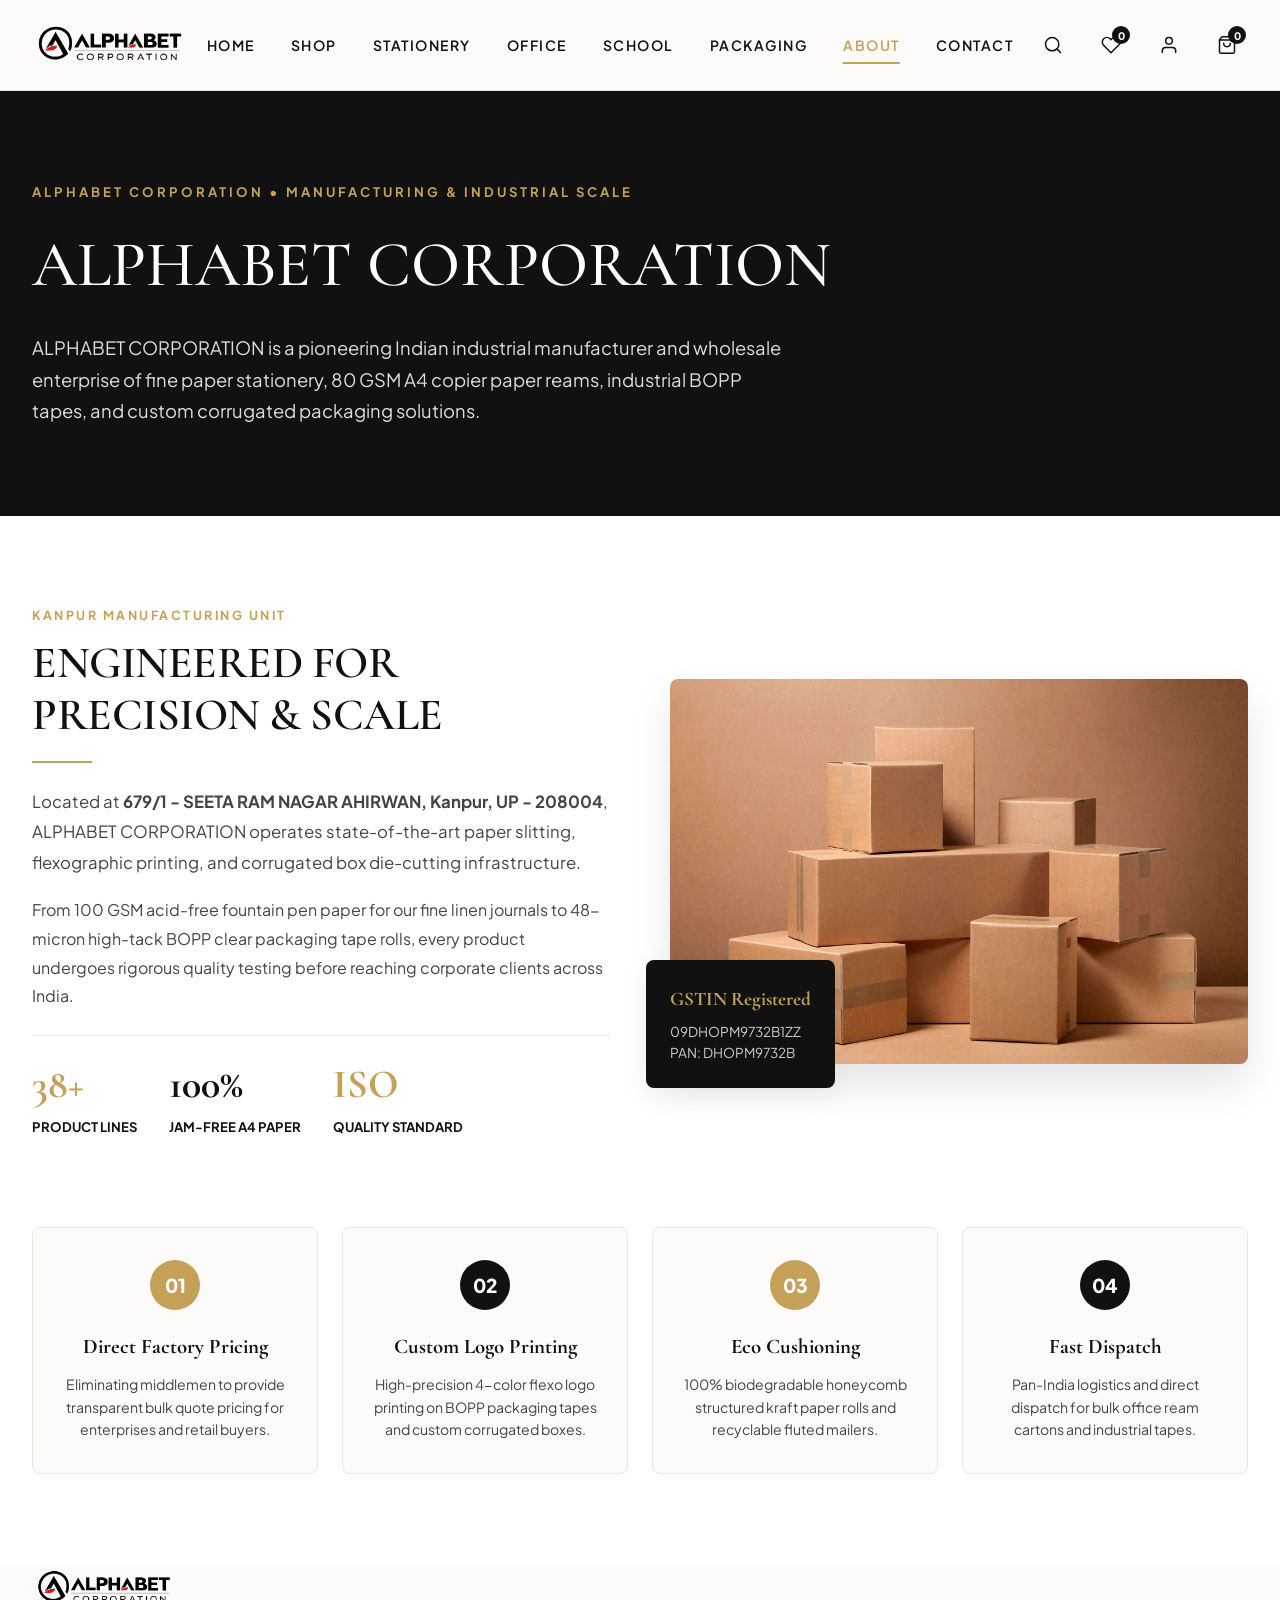
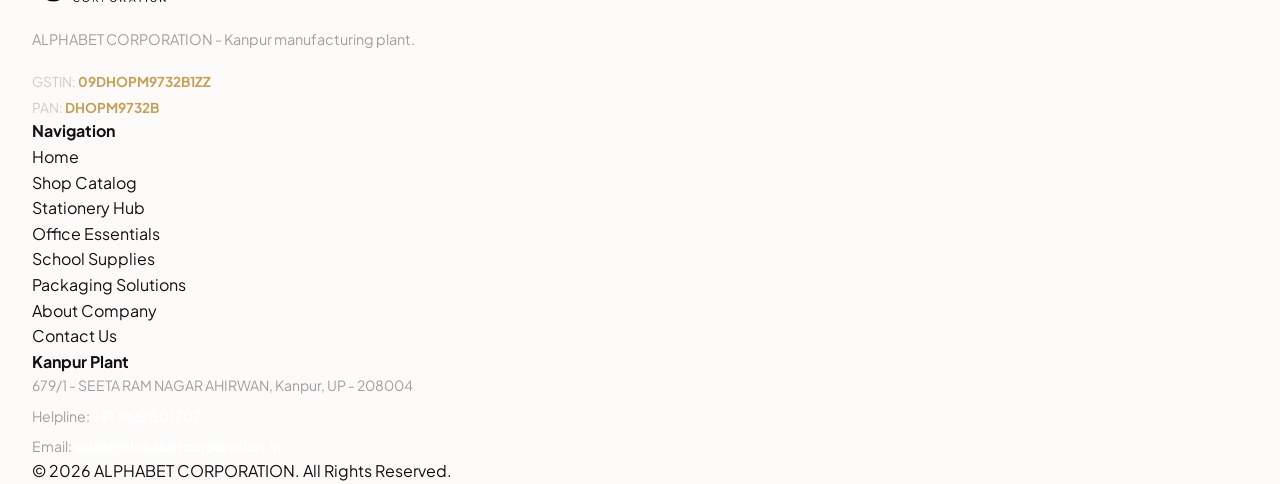
==== about.html @ 72b391fa "Fix shop page product catalogue rendering, set prices to 0 sample mode, and update transparent brand" ====
<!DOCTYPE html>
<html lang="en">
<head>
  <meta charset="UTF-8">
  <meta name="viewport" content="width=device-width, initial-scale=1.0">
  <title>About Us | ALPHABET CORPORATION Manufacturing</title>
  <meta name="description" content="Learn about ALPHABET CORPORATION - Kanpur based manufacturer of luxury stationery, A4 copier paper reams, BOPP packaging tapes, and custom printed shipping boxes.">
  <meta name="keywords" content="ALPHABET company, Kanpur paper plant, packaging tape manufacturer, stationery factory India, GSTIN 09DHOPM9732B1ZZ">
  
  <link rel="stylesheet" href="Asset/alpha.css">
  <script src="Asset/alpha.js" defer></script>
</head>
<body>

  <!-- Sticky Luxury Header -->
  <header class="site-header" id="header">
    <div class="container header-inner">
      <a href="index.html" class="brand-logo-wrapper" style="display:flex; align-items:center; text-decoration:none;">
        <img src="Asset/brand_header_logo.png" alt="ALPHABET CORPORATION" style="height:52px; width:auto; max-width:280px; object-fit:contain;">
      </a>

      <!-- Main Editorial Navigation -->
      <nav class="nav-links-wrapper" id="navLinksWrapper" aria-label="Main Navigation">
        <a href="index.html" class="nav-item-link">HOME</a>
        <a href="shop.html" class="nav-item-link">SHOP</a>
        <a href="stationery.html" class="nav-item-link">STATIONERY</a>
        <a href="office.html" class="nav-item-link">OFFICE</a>
        <a href="school.html" class="nav-item-link">SCHOOL</a>
        <a href="packaging.html" class="nav-item-link">PACKAGING</a>
        <a href="about.html" class="nav-item-link active">ABOUT</a>
        <a href="contact.html" class="nav-item-link">CONTACT</a>
      </nav>

      <!-- Right Header Action Icons -->
      <div class="header-right-icons">
        <button class="icon-btn-header" onclick="openSearchOverlay()" title="Search Products" aria-label="Search">
          <svg class="svg-icon" viewBox="0 0 24 24"><circle cx="11" cy="11" r="8"></circle><line x1="21" y1="21" x2="16.65" y2="16.65"></line></svg>
        </button>
        <button class="icon-btn-header" onclick="openCartDrawer()" title="Wishlist" aria-label="Wishlist">
          <svg class="svg-icon" viewBox="0 0 24 24"><path d="M20.84 4.61a5.5 5.5 0 0 0-7.78 0L12 5.67l-1.06-1.06a5.5 5.5 0 0 0-7.78 7.78l1.06 1.06L12 21.23l8.72-8.72 1.06-1.06a5.5 5.5 0 0 0 0-7.78z"></path></svg>
          <span class="badge-count" id="wishlistBadgeCount">0</span>
        </button>
        <button class="icon-btn-header" onclick="openCheckoutModal()" title="User Account" aria-label="User Account">
          <svg class="svg-icon" viewBox="0 0 24 24"><path d="M20 21v-2a4 4 0 0 0-4-4H8a4 4 0 0 0-4 4v2"></path><circle cx="12" cy="7" r="4"></circle></svg>
        </button>
        <button class="icon-btn-header" id="cartBtnHeader" title="Shopping Bag" aria-label="Shopping Bag">
          <svg class="svg-icon" viewBox="0 0 24 24"><path d="M6 2L3 6v14a2 2 0 0 0 2 2h14a2 2 0 0 0 2-2V6l-3-4z"></path><line x1="3" y1="6" x2="21" y2="6"></line><path d="M16 10a4 4 0 0 1-8 0"></path></svg>
          <span class="badge-count" id="cartBadgeCount">0</span>
        </button>

        <button class="hamburger-btn" id="hamburgerBtn" aria-label="Toggle navigation menu">
          <svg class="svg-icon" viewBox="0 0 24 24"><line x1="3" y1="12" x2="21" y2="12"></line><line x1="3" y1="6" x2="21" y2="6"></line><line x1="3" y1="18" x2="21" y2="18"></line></svg>
        </button>
      </div>
    </div>
  </header>

  <!-- Cart Drawer -->
  <div class="drawer-backdrop" id="cartDrawerOverlay">
    <div class="slide-drawer">
      <div class="drawer-header">
        <h3>Shopping Bag</h3>
        <button class="drawer-close-btn" id="closeCartDrawer">✕</button>
      </div>
      <div class="drawer-body" id="cartDrawerBody"></div>
      <div class="drawer-footer">
        <div style="display:flex; justify-content:space-between; margin-bottom:8px; font-size:0.95rem;"><span>Subtotal:</span><strong id="cartSubtotalText">₹0</strong></div>
        <div style="display:flex; justify-content:space-between; font-size:1.15rem; font-weight:800; border-top:1px dashed var(--border-light); padding-top:10px; margin-bottom:20px;"><span>Total:</span><strong id="cartTotalText">₹0</strong></div>
        <button class="btn-editorial btn-gold" style="width: 100%;" onclick="openCheckoutModal()">PROCEED TO CHECKOUT &rarr;</button>
      </div>
    </div>
  </div>

  <main>
    <!-- Editorial Banner -->
    <section style="background: var(--bg-dark); color: #ffffff; padding: 90px 0; position: relative; overflow: hidden;">
      <div style="position: absolute; inset:0; background: url('https://images.unsplash.com/photo-1586528116311-ad8dd3c8310d?auto=format&fit=crop&w=1920&q=80') center/cover; opacity: 0.22;"></div>
      <div class="container" style="position: relative; z-index: 2;">
        <span style="font-size: 0.82rem; font-weight: 700; text-transform: uppercase; letter-spacing: 3px; color: var(--accent-gold); display: block; margin-bottom: 12px;">ALPHABET CORPORATION &bull; Manufacturing &amp; Industrial Scale</span>
        <h1 style="font-family: var(--font-serif); font-size: 4rem; font-weight: 500; margin-bottom: 16px;">ALPHABET CORPORATION</h1>
        <p style="font-size: 1.15rem; color: #dddddd; max-width: 760px; line-height: 1.7;">
          ALPHABET CORPORATION is a pioneering Indian industrial manufacturer and wholesale enterprise of fine paper stationery, 80 GSM A4 copier paper reams, industrial BOPP tapes, and custom corrugated packaging solutions.
        </p>
      </div>
    </section>

    <!-- Manufacturing Story & Facilities -->
    <section style="padding: 90px 0; background: var(--bg-white);">
      <div class="container">
        <div style="display: grid; grid-template-columns: 1fr 1fr; gap: 60px; align-items: center; margin-bottom: 90px;">
          <div>
            <span class="section-subtitle-tag">Kanpur Manufacturing Unit</span>
            <h2 class="section-title-editorial" style="margin-bottom: 20px;">ENGINEERED FOR PRECISION &amp; SCALE</h2>
            <div class="gold-divider" style="margin-left:0; margin-bottom: 24px;"></div>
            <p style="font-size: 1.05rem; color: var(--text-sub); line-height: 1.8; margin-bottom: 18px;">
              Located at <strong>679/1 - SEETA RAM NAGAR AHIRWAN, Kanpur, UP - 208004</strong>, ALPHABET CORPORATION operates state-of-the-art paper slitting, flexographic printing, and corrugated box die-cutting infrastructure.
            </p>
            <p style="font-size: 1rem; color: var(--text-sub); line-height: 1.8; margin-bottom: 24px;">
              From 100 GSM acid-free fountain pen paper for our fine linen journals to 48-micron high-tack BOPP clear packaging tape rolls, every product undergoes rigorous quality testing before reaching corporate clients across India.
            </p>

            <div style="display: flex; gap: 32px; padding-top: 16px; border-top: 1px solid var(--border-light);">
              <div>
                <div style="font-family: var(--font-serif); font-size: 2.5rem; font-weight: 700; color: var(--accent-gold);">38+</div>
                <div style="font-size: 0.82rem; font-weight: 700; text-transform: uppercase;">Product Lines</div>
              </div>
              <div>
                <div style="font-family: var(--font-serif); font-size: 2.5rem; font-weight: 700; color: var(--text-dark);">100%</div>
                <div style="font-size: 0.82rem; font-weight: 700; text-transform: uppercase;">Jam-Free A4 Paper</div>
              </div>
              <div>
                <div style="font-family: var(--font-serif); font-size: 2.5rem; font-weight: 700; color: var(--accent-gold);">ISO</div>
                <div style="font-size: 0.82rem; font-weight: 700; text-transform: uppercase;">Quality Standard</div>
              </div>
            </div>
          </div>

          <div style="position: relative;">
            <img src="Asset/boxes_stack.jpg" alt="Kanpur Plant Facility" style="width: 100%; border-radius: 8px; box-shadow: var(--shadow-lg);">
            <div style="position: absolute; bottom: -24px; left: -24px; background: var(--text-dark); color: #fff; padding: 24px; border-radius: 8px; max-width: 280px; box-shadow: var(--shadow-md);">
              <h4 style="font-family: var(--font-serif); font-size: 1.2rem; color: var(--accent-gold); margin-bottom: 6px;">GSTIN Registered</h4>
              <p style="font-size: 0.85rem; color: #ccc;">09DHOPM9732B1ZZ<br>PAN: DHOPM9732B</p>
            </div>
          </div>
        </div>

        <!-- Corporate Pillars Grid -->
        <div style="display: grid; grid-template-columns: repeat(4, 1fr); gap: 24px;">
          <div style="background: var(--bg-body); padding: 32px 24px; border-radius: 8px; border: 1px solid var(--border-light); text-align: center;">
            <div style="width: 50px; height: 50px; background: var(--accent-gold); color: #fff; border-radius: 50%; display: flex; align-items: center; justify-content: center; margin: 0 auto 20px; font-weight: 800; font-size: 1.2rem;">01</div>
            <h4 style="font-family: var(--font-serif); font-size: 1.3rem; margin-bottom: 10px;">Direct Factory Pricing</h4>
            <p style="font-size: 0.88rem; color: var(--text-sub); line-height: 1.6;">Eliminating middlemen to provide transparent bulk quote pricing for enterprises and retail buyers.</p>
          </div>

          <div style="background: var(--bg-body); padding: 32px 24px; border-radius: 8px; border: 1px solid var(--border-light); text-align: center;">
            <div style="width: 50px; height: 50px; background: var(--text-dark); color: #fff; border-radius: 50%; display: flex; align-items: center; justify-content: center; margin: 0 auto 20px; font-weight: 800; font-size: 1.2rem;">02</div>
            <h4 style="font-family: var(--font-serif); font-size: 1.3rem; margin-bottom: 10px;">Custom Logo Printing</h4>
            <p style="font-size: 0.88rem; color: var(--text-sub); line-height: 1.6;">High-precision 4-color flexo logo printing on BOPP packaging tapes and custom corrugated boxes.</p>
          </div>

          <div style="background: var(--bg-body); padding: 32px 24px; border-radius: 8px; border: 1px solid var(--border-light); text-align: center;">
            <div style="width: 50px; height: 50px; background: var(--accent-gold); color: #fff; border-radius: 50%; display: flex; align-items: center; justify-content: center; margin: 0 auto 20px; font-weight: 800; font-size: 1.2rem;">03</div>
            <h4 style="font-family: var(--font-serif); font-size: 1.3rem; margin-bottom: 10px;">Eco Cushioning</h4>
            <p style="font-size: 0.88rem; color: var(--text-sub); line-height: 1.6;">100% biodegradable honeycomb structured kraft paper rolls and recyclable fluted mailers.</p>
          </div>

          <div style="background: var(--bg-body); padding: 32px 24px; border-radius: 8px; border: 1px solid var(--border-light); text-align: center;">
            <div style="width: 50px; height: 50px; background: var(--text-dark); color: #fff; border-radius: 50%; display: flex; align-items: center; justify-content: center; margin: 0 auto 20px; font-weight: 800; font-size: 1.2rem;">04</div>
            <h4 style="font-family: var(--font-serif); font-size: 1.3rem; margin-bottom: 10px;">Fast Dispatch</h4>
            <p style="font-size: 0.88rem; color: var(--text-sub); line-height: 1.6;">Pan-India logistics and direct dispatch for bulk office ream cartons and industrial tapes.</p>
          </div>
        </div>
      </div>
    </section>
  </main>

  <!-- Modals -->
  <div class="modal-overlay" id="quickViewModal"><div class="modal-box modal-lg"><button class="modal-close-btn" onclick="closeQuickView()">✕</button><div id="quickViewContent"></div></div></div>
  <div class="modal-overlay" id="checkoutModal"><div class="modal-box"><button class="modal-close-btn" onclick="closeCheckoutModal()">✕</button><form id="checkoutForm"><div style="margin-bottom: 12px;"><label style="font-size: 0.8rem; font-weight: 700;">Full Name *</label><input type="text" id="chkName" required style="width: 100%; padding: 10px; border: 1px solid var(--border-light); margin-top: 4px;"></div><div style="margin-bottom: 12px;"><label style="font-size: 0.8rem; font-weight: 700;">Email *</label><input type="email" id="chkEmail" required style="width: 100%; padding: 10px; border: 1px solid var(--border-light); margin-top: 4px;"></div><div style="margin-bottom: 12px;"><label style="font-size: 0.8rem; font-weight: 700;">Phone *</label><input type="tel" id="chkPhone" required style="width: 100%; padding: 10px; border: 1px solid var(--border-light); margin-top: 4px;"></div><div style="margin-bottom: 16px;"><label style="font-size: 0.8rem; font-weight: 700;">Address *</label><textarea id="chkAddress" rows="3" required style="width: 100%; padding: 10px; border: 1px solid var(--border-light); margin-top: 4px;"></textarea></div><div style="margin-bottom: 20px;"><label style="font-size: 0.8rem; font-weight: 700; display: block; margin-bottom: 6px;">Payment Mode</label><label style="margin-right: 16px; font-size: 0.85rem;"><input type="radio" name="chkPayment" value="invoice" checked> Bank Transfer / Proforma</label><label style="font-size: 0.85rem;"><input type="radio" name="chkPayment" value="cod"> Sample COD</label></div><div id="checkoutSummaryBox" style="background: var(--bg-body); padding: 14px; margin-bottom: 20px;"></div><button type="submit" class="btn-editorial btn-gold" style="width: 100%;">CONFIRM INVOICE</button></form></div></div>
  <div class="modal-overlay" id="receiptModal"><div class="modal-box"><button class="modal-close-btn" onclick="closeReceipt()">✕</button><div id="receiptContent"></div><div style="margin-top: 20px; display: flex; gap: 12px;"><button class="btn-editorial btn-gold" style="flex:1;" id="receiptWhatsAppBtn">SEND TO WHATSAPP</button><button class="btn-editorial btn-outline-white" style="flex:1; background:var(--text-dark); color:#fff;" onclick="window.print()">PRINT INVOICE</button></div></div></div>

  <!-- Corporate Footer -->
  <footer class="site-footer">
    <div class="container footer-grid">
      <div class="footer-col brand-col"><img src="Asset/brand_header_logo.png" alt="ALPHABET CORPORATION" style="height:48px; width:auto; margin-bottom:16px;"><p style="font-size: 0.9rem; color: #a0a0a0; line-height: 1.6; margin-bottom: 20px;">ALPHABET CORPORATION - Kanpur manufacturing plant.</p><div style="font-size:0.85rem; color:#cccccc;"><p style="margin-bottom:4px;">GSTIN: <strong style="color:var(--accent-gold);">09DHOPM9732B1ZZ</strong></p><p>PAN: <strong style="color:var(--accent-gold);">DHOPM9732B</strong></p></div></div>
      <div class="footer-col"><h4>Navigation</h4><ul><li><a href="index.html">Home</a></li><li><a href="shop.html">Shop Catalog</a></li><li><a href="stationery.html">Stationery Hub</a></li><li><a href="office.html">Office Essentials</a></li><li><a href="school.html">School Supplies</a></li><li><a href="packaging.html">Packaging Solutions</a></li><li><a href="about.html">About Company</a></li><li><a href="contact.html">Contact Us</a></li></ul></div>
      <div class="footer-col"><h4>Kanpur Plant</h4><div style="font-size: 0.88rem; color: #a0a0a0; line-height: 1.6;"><p style="margin-bottom: 8px;">679/1 - SEETA RAM NAGAR AHIRWAN, Kanpur, UP - 208004</p><p style="margin-bottom: 8px;">Helpline: <strong style="color:#fff;">+91 9667501707</strong></p><p>Email: <strong style="color:#fff;">sales@alphabetcorporation.in</strong></p></div></div>
    </div>
    <div class="footer-bottom"><div class="container"><p>&copy; 2026 ALPHABET CORPORATION. All Rights Reserved.</p></div></div>
  </footer>

  <!-- Universal User-Friendly Live Search Overlay Modal -->
  <div class="search-overlay-backdrop" id="searchOverlayModal" onclick="closeSearchOverlay(event)">
    <div class="search-overlay-card" onclick="event.stopPropagation()">
      <div class="search-overlay-header">
        <div class="search-input-wrapper">
          <svg class="search-field-icon" viewBox="0 0 24 24" fill="none" stroke="currentColor" stroke-width="2">
            <circle cx="11" cy="11" r="8"></circle>
            <line x1="21" y1="21" x2="16.65" y2="16.65"></line>
          </svg>
          <input type="text" id="headerSearchInput" placeholder="Search stationery, A4 paper, packaging tapes, boxes..." autocomplete="off" oninput="handleHeaderSearchInput()">
          <button type="button" class="search-clear-btn" id="searchClearBtn" onclick="clearHeaderSearch()" style="display:none;" title="Clear Search">✕</button>
        </div>
        <button class="search-close-x" onclick="closeSearchOverlay()" title="Close Search (ESC)">✕</button>
      </div>

      <!-- Quick Trending Tags -->
      <div class="search-quick-tags-box" id="searchQuickTagsBox">
        <span class="quick-tag-label">POPULAR SEARCHES:</span>
        <div class="quick-tags-list">
          <button class="quick-tag-btn" onclick="setSearchQuery('A4 Copier Paper')">A4 Copier Paper</button>
          <button class="quick-tag-btn" onclick="setSearchQuery('BOPP Packaging Tape')">BOPP Clear Tape</button>
          <button class="quick-tag-btn" onclick="setSearchQuery('Corrugated Box')">Corrugated Box</button>
          <button class="quick-tag-btn" onclick="setSearchQuery('Stapler')">Stapler Set</button>
          <button class="quick-tag-btn" onclick="setSearchQuery('Marker')">Permanent Markers</button>
          <button class="quick-tag-btn" onclick="setSearchQuery('L-Folder')">L-Folder Sleeves</button>
          <button class="quick-tag-btn" onclick="setSearchQuery('Geometry Box')">Geometry Box</button>
          <button class="quick-tag-btn" onclick="setSearchQuery('Courier Bag')">Courier Bags</button>
        </div>
      </div>

      <!-- Live Search Results Grid / List -->
      <div class="search-results-container" id="searchResultsContainer">
        <!-- Rendered dynamically by alpha.js -->
      </div>
    </div>
  </div>

</body>
</html>
---- Asset/alpha.css ----
/* ALPHABET - High-End Luxury Editorial E-Commerce Design System (0% Emojis, 100% Vector SVG) */
@import url('https://fonts.googleapis.com/css2?family=Cormorant+Garamond:ital,wght@0,400;0,500;0,600;0,700;1,400;1,600&family=Plus+Jakarta+Sans:wght@300;400;500;600;700;800&display=swap');

:root {
  --bg-body: #fcfbf9;
  --bg-white: #ffffff;
  --bg-dark: #111111;
  --bg-footer: #0a0a0a;

  --text-dark: #111111;
  --text-sub: #444444;
  --text-muted: #777777;
  --text-light: #aaaaaa;

  --accent-gold: #c5a059;
  --accent-gold-dark: #a37f3a;
  --accent-gold-light: #f7f3eb;

  --border-light: #eae7e1;
  --border-dark: #222222;

  --font-serif: 'Cormorant Garamond', Georgia, serif;
  --font-sans: 'Plus Jakarta Sans', -apple-system, sans-serif;

  --radius-sm: 4px;
  --radius-md: 8px;
  --radius-lg: 14px;
  --radius-xl: 20px;

  --shadow-sm: 0 4px 15px rgba(0, 0, 0, 0.03);
  --shadow-md: 0 10px 30px rgba(0, 0, 0, 0.06);
  --shadow-lg: 0 20px 40px rgba(0, 0, 0, 0.1);

  --transition: all 0.4s cubic-bezier(0.16, 1, 0.3, 1);
}

/* Base Reset & Globals */
* {
  margin: 0;
  padding: 0;
  box-sizing: border-box;
}

html {
  scroll-behavior: smooth;
}

body {
  font-family: var(--font-sans);
  background-color: var(--bg-body);
  color: var(--text-dark);
  line-height: 1.6;
  overflow-x: hidden;
  -webkit-font-smoothing: antialiased;
}

a { text-decoration: none; color: inherit; }
ul { list-style: none; }
img { max-width: 100%; height: auto; display: block; }

.container {
  max-width: 1360px;
  margin: 0 auto;
  padding: 0 32px;
}

/* Inline Vector SVG Styling */
.svg-icon {
  width: 20px;
  height: 20px;
  fill: none;
  stroke: currentColor;
  stroke-width: 1.8;
  stroke-linecap: round;
  stroke-linejoin: round;
  display: inline-block;
  vertical-align: middle;
}

.svg-icon-sm {
  width: 16px;
  height: 16px;
}

.svg-icon-lg {
  width: 24px;
  height: 24px;
}

/* Editorial Headings */
.font-serif {
  font-family: var(--font-serif);
}

.section-header {
  text-align: center;
  max-width: 720px;
  margin: 0 auto 60px;
}

.section-subtitle-tag {
  font-family: var(--font-sans);
  font-size: 0.78rem;
  font-weight: 700;
  text-transform: uppercase;
  letter-spacing: 2.5px;
  color: var(--accent-gold);
  margin-bottom: 12px;
  display: block;
}

.section-title-editorial {
  font-family: var(--font-serif);
  font-size: 2.8rem;
  font-weight: 600;
  color: var(--text-dark);
  letter-spacing: -0.5px;
  line-height: 1.15;
}

.section-desc {
  font-size: 1.05rem;
  color: var(--text-sub);
  margin-top: 14px;
  font-weight: 400;
}

.gold-divider {
  width: 60px;
  height: 2px;
  background: var(--accent-gold);
  margin: 16px auto 0;
}

/* Header & Navigation */
.site-header {
  position: sticky;
  top: 0;
  z-index: 100;
  background: rgba(252, 251, 249, 0.94);
  backdrop-filter: blur(16px);
  -webkit-backdrop-filter: blur(16px);
  border-bottom: 1px solid var(--border-light);
  transition: var(--transition);
}

.header-inner {
  display: flex;
  align-items: center;
  justify-content: space-between;
  height: 90px;
}

.brand-logo-text {
  font-family: var(--font-serif);
  font-size: 2.2rem;
  font-weight: 700;
  letter-spacing: 3px;
  color: var(--text-dark);
  text-transform: uppercase;
}

.brand-logo-text span {
  color: var(--accent-gold);
}

.nav-links-wrapper {
  display: flex;
  align-items: center;
  gap: 36px;
}

.nav-item-link {
  font-size: 0.88rem;
  font-weight: 600;
  text-transform: uppercase;
  letter-spacing: 1.5px;
  color: var(--text-dark);
  transition: var(--transition);
  position: relative;
  padding: 8px 0;
}

.nav-item-link:hover, .nav-item-link.active {
  color: var(--accent-gold);
}

.nav-item-link::after {
  content: '';
  position: absolute;
  bottom: 0;
  left: 50%;
  transform: translateX(-50%);
  width: 0;
  height: 2px;
  background: var(--accent-gold);
  transition: var(--transition);
}

.nav-item-link:hover::after, .nav-item-link.active::after {
  width: 100%;
}

.header-right-icons {
  display: flex;
  align-items: center;
  gap: 16px;
}

.icon-btn-header {
  background: none;
  border: none;
  color: var(--text-dark);
  cursor: pointer;
  position: relative;
  transition: var(--transition);
  display: flex;
  align-items: center;
  justify-content: center;
  width: 42px;
  height: 42px;
  border-radius: 50%;
}

.icon-btn-header:hover {
  background: rgba(197, 160, 89, 0.12);
  color: var(--accent-gold);
}

.badge-count {
  position: absolute;
  top: 2px;
  right: 2px;
  background: var(--text-dark);
  color: var(--bg-body);
  font-family: var(--font-sans);
  font-size: 0.65rem;
  font-weight: 800;
  width: 18px;
  height: 18px;
  border-radius: 50%;
  display: flex;
  align-items: center;
  justify-content: center;
}

.hamburger-btn {
  display: none;
  background: none;
  border: none;
  color: var(--text-dark);
  cursor: pointer;
}

/* Interactive Hero Carousel Section */
.hero-slider-section {
  position: relative;
  min-height: 84vh;
  overflow: hidden;
  background: var(--bg-dark);
}

.hero-slide {
  position: absolute;
  inset: 0;
  opacity: 0;
  pointer-events: none;
  transition: opacity 0.8s cubic-bezier(0.16, 1, 0.3, 1);
  display: flex;
  align-items: center;
  padding: 100px 0;
  color: #ffffff;
  background-size: cover;
  background-position: center;
}

.hero-slide.active {
  opacity: 1;
  pointer-events: auto;
}

.hero-slide::before {
  content: '';
  position: absolute;
  inset: 0;
  background: linear-gradient(180deg, rgba(0, 0, 0, 0.35) 0%, rgba(0, 0, 0, 0.7) 100%);
}

.hero-content-box {
  position: relative;
  z-index: 2;
  max-width: 760px;
}

.hero-tagline {
  font-size: 0.85rem;
  font-weight: 700;
  text-transform: uppercase;
  letter-spacing: 3px;
  color: var(--accent-gold);
  margin-bottom: 16px;
  display: flex;
  align-items: center;
  gap: 12px;
}

.hero-tagline::before {
  content: '';
  width: 40px;
  height: 1px;
  background: var(--accent-gold);
}

.hero-main-title {
  font-family: var(--font-serif);
  font-size: 4.5rem;
  font-weight: 500;
  line-height: 1.05;
  letter-spacing: -1px;
  margin-bottom: 24px;
}

.hero-description {
  font-size: 1.15rem;
  color: #eeeeee;
  font-weight: 300;
  margin-bottom: 40px;
  line-height: 1.7;
}

.hero-cta-buttons {
  display: flex;
  gap: 20px;
  flex-wrap: wrap;
}

/* Carousel Arrow Controls */
.hero-nav-arrow {
  position: absolute;
  top: 50%;
  transform: translateY(-50%);
  z-index: 10;
  background: rgba(255, 255, 255, 0.15);
  backdrop-filter: blur(8px);
  border: 1px solid rgba(255, 255, 255, 0.3);
  color: #ffffff;
  width: 52px;
  height: 52px;
  border-radius: 50%;
  display: flex;
  align-items: center;
  justify-content: center;
  cursor: pointer;
  transition: var(--transition);
}

.hero-nav-arrow:hover {
  background: var(--accent-gold);
  border-color: var(--accent-gold);
  transform: translateY(-50%) scale(1.1);
}

.hero-nav-arrow.prev { left: 32px; }
.hero-nav-arrow.next { right: 32px; }

/* Carousel Dot Pagination */
.hero-dots-container {
  position: absolute;
  bottom: 32px;
  left: 50%;
  transform: translateX(-50%);
  z-index: 10;
  display: flex;
  gap: 12px;
}

.hero-dot {
  width: 12px;
  height: 12px;
  border-radius: 50%;
  background: rgba(255, 255, 255, 0.4);
  border: 1px solid transparent;
  cursor: pointer;
  transition: var(--transition);
}

.hero-dot.active {
  background: var(--accent-gold);
  transform: scale(1.3);
}

/* Editorial Buttons */
.btn-editorial {
  display: inline-flex;
  align-items: center;
  justify-content: center;
  gap: 10px;
  padding: 16px 36px;
  font-family: var(--font-sans);
  font-size: 0.85rem;
  font-weight: 700;
  text-transform: uppercase;
  letter-spacing: 2px;
  cursor: pointer;
  transition: var(--transition);
  border: none;
}

.btn-gold {
  background: var(--accent-gold);
  color: #ffffff;
}

.btn-gold:hover {
  background: var(--accent-gold-dark);
  transform: translateY(-3px);
  box-shadow: 0 10px 25px rgba(197, 160, 89, 0.4);
}

.btn-outline-white {
  background: transparent;
  color: #ffffff;
  border: 1px solid #ffffff;
}

.btn-outline-white:hover {
  background: #ffffff;
  color: var(--text-dark);
  transform: translateY(-3px);
}

.btn-outline-dark {
  background: transparent;
  color: var(--text-dark);
  border: 1px solid var(--text-dark);
}

.btn-outline-dark:hover {
  background: var(--text-dark);
  color: #ffffff;
  transform: translateY(-3px);
}

/* Side-By-Side Editorial Feature Cards */
.promotional-cards-section {
  padding: 80px 0;
}

.promo-cards-grid {
  display: grid;
  grid-template-columns: 1fr 1fr;
  gap: 32px;
}

.promo-card {
  position: relative;
  min-height: 440px;
  border-radius: var(--radius-lg);
  overflow: hidden;
  display: flex;
  align-items: flex-end;
  padding: 48px;
  background-size: cover;
  background-position: center;
  transition: var(--transition);
  box-shadow: var(--shadow-md);
}

.promo-card::before {
  content: '';
  position: absolute;
  inset: 0;
  background: linear-gradient(180deg, rgba(0, 0, 0, 0.1) 0%, rgba(0, 0, 0, 0.75) 100%);
  transition: var(--transition);
}

.promo-card:hover::before {
  background: linear-gradient(180deg, rgba(0, 0, 0, 0.2) 0%, rgba(0, 0, 0, 0.85) 100%);
}

.promo-card-content {
  position: relative;
  z-index: 2;
  color: #ffffff;
}

.promo-card-subtitle {
  font-size: 0.75rem;
  font-weight: 700;
  text-transform: uppercase;
  letter-spacing: 2px;
  color: var(--accent-gold);
  margin-bottom: 8px;
}

.promo-card-title {
  font-family: var(--font-serif);
  font-size: 2.6rem;
  font-weight: 500;
  margin-bottom: 12px;
  line-height: 1.1;
}

.promo-card-desc {
  font-size: 0.95rem;
  color: #dddddd;
  margin-bottom: 24px;
  max-width: 440px;
}

/* Shop By Category Visual Cards */
.category-section {
  padding: 100px 0;
  background: var(--bg-white);
}

.category-grid {
  display: grid;
  grid-template-columns: repeat(5, 1fr);
  gap: 20px;
}

.category-visual-card {
  background: var(--bg-body);
  border-radius: var(--radius-md);
  border: 1px solid var(--border-light);
  padding: 16px;
  text-align: center;
  transition: var(--transition);
  cursor: pointer;
  display: flex;
  flex-direction: column;
  align-items: center;
}

.category-visual-card:hover {
  transform: translateY(-8px);
  box-shadow: var(--shadow-md);
  border-color: var(--accent-gold);
  background: var(--bg-white);
}

.category-img-wrapper {
  width: 100%;
  height: 150px;
  border-radius: var(--radius-sm);
  overflow: hidden;
  margin-bottom: 16px;
  background: #f5f3ef;
}

.category-img-wrapper img {
  width: 100%;
  height: 100%;
  object-fit: cover;
  transition: transform 0.5s ease;
}

.category-visual-card:hover .category-img-wrapper img {
  transform: scale(1.1);
}

.category-card-name {
  font-family: var(--font-serif);
  font-size: 1.25rem;
  font-weight: 600;
  color: var(--text-dark);
  margin-bottom: 6px;
}

.category-explore-link {
  font-size: 0.75rem;
  font-weight: 700;
  text-transform: uppercase;
  letter-spacing: 1.5px;
  color: var(--accent-gold);
  margin-top: auto;
}

/* Luxury Product Grid System */
.product-collection-section {
  padding: 100px 0;
}

.filter-sorting-bar {
  display: flex;
  justify-content: space-between;
  align-items: center;
  gap: 20px;
  margin-bottom: 48px;
  flex-wrap: wrap;
}

.filter-category-pills {
  display: flex;
  gap: 10px;
  flex-wrap: wrap;
}

.cat-pill {
  padding: 8px 20px;
  border-radius: 30px;
  border: 1px solid var(--border-light);
  background: var(--bg-white);
  color: var(--text-sub);
  font-size: 0.82rem;
  font-weight: 600;
  text-transform: uppercase;
  letter-spacing: 1px;
  cursor: pointer;
  transition: var(--transition);
}

.cat-pill.active, .cat-pill:hover {
  background: var(--text-dark);
  color: #ffffff;
  border-color: var(--text-dark);
}

.controls-group {
  display: flex;
  gap: 14px;
  align-items: center;
}

.search-input-field, .sort-select-dropdown {
  padding: 10px 18px;
  border-radius: 30px;
  border: 1px solid var(--border-light);
  background: var(--bg-white);
  font-size: 0.88rem;
  outline: none;
  font-family: inherit;
}

.product-grid-4col {
  display: grid;
  grid-template-columns: repeat(4, 1fr);
  gap: 32px;
}

.luxury-product-card {
  background: var(--bg-white);
  border-radius: var(--radius-md);
  border: 1px solid var(--border-light);
  overflow: hidden;
  transition: var(--transition);
  display: flex;
  flex-direction: column;
  position: relative;
  box-shadow: var(--shadow-sm);
}

.luxury-product-card:hover {
  transform: translateY(-8px);
  box-shadow: var(--shadow-lg);
  border-color: var(--accent-gold);
}

.card-img-container {
  height: 260px;
  overflow: hidden;
  position: relative;
  background: #f8f6f0;
  cursor: pointer;
}

.card-img-container img {
  width: 100%;
  height: 100%;
  object-fit: cover;
  transition: transform 0.6s cubic-bezier(0.16, 1, 0.3, 1);
}

.luxury-product-card:hover .card-img-container img {
  transform: scale(1.08);
}

.badge-tag-editorial {
  position: absolute;
  top: 14px;
  left: 14px;
  background: var(--text-dark);
  color: #ffffff;
  font-size: 0.68rem;
  font-weight: 700;
  text-transform: uppercase;
  letter-spacing: 1px;
  padding: 4px 10px;
  border-radius: 2px;
}

.badge-tag-editorial.discount {
  background: var(--accent-gold);
}

/* Floating Vertical Action Buttons Column (Top Right Reference Match) */
.card-action-stack-right {
  position: absolute;
  top: 12px;
  right: 12px;
  display: flex;
  flex-direction: column;
  gap: 8px;
  z-index: 10;
}

.action-circle-btn {
  width: 38px;
  height: 38px;
  border-radius: 50%;
  border: none;
  display: flex;
  align-items: center;
  justify-content: center;
  cursor: pointer;
  box-shadow: 0 4px 12px rgba(0, 0, 0, 0.2);
  transition: all 0.25s cubic-bezier(0.16, 1, 0.3, 1);
}

/* 1 & 2: Dark Circular Action Buttons (Heart & Layers) */
.action-circle-btn.dark {
  background: #141414;
  color: #ffffff;
}

.action-circle-btn.dark svg {
  width: 18px;
  height: 18px;
  stroke: #ffffff;
}

.action-circle-btn.dark:hover {
  background: #000000;
  transform: scale(1.12);
  box-shadow: 0 6px 16px rgba(0, 0, 0, 0.35);
}

.action-circle-btn.dark.active svg {
  fill: #ef4444;
  stroke: #ef4444;
}

/* 3: Light Circular Action Button (Eye Quick View) */
.action-circle-btn.light {
  background: #ffffff;
  color: #141414;
}

.action-circle-btn.light svg {
  width: 18px;
  height: 18px;
  stroke: #141414;
}

.action-circle-btn.light:hover {
  background: #f4f4f4;
  transform: scale(1.12);
  box-shadow: 0 6px 16px rgba(0, 0, 0, 0.25);
}

.card-body-content {
  padding: 24px;
  flex: 1;
  display: flex;
  flex-direction: column;
}

.card-category-sub {
  font-size: 0.75rem;
  font-weight: 700;
  text-transform: uppercase;
  letter-spacing: 1.5px;
  color: var(--accent-gold);
  margin-bottom: 6px;
}

.card-product-title {
  font-family: var(--font-serif);
  font-size: 1.4rem;
  font-weight: 600;
  color: var(--text-dark);
  margin-bottom: 8px;
  line-height: 1.25;
}

.card-rating-row {
  display: flex;
  align-items: center;
  gap: 6px;
  font-size: 0.82rem;
  color: var(--accent-gold);
  margin-bottom: 12px;
}

.rating-count {
  color: var(--text-muted);
  font-size: 0.75rem;
}

/* Color Variant Swatches */
.color-swatches-row {
  display: flex;
  gap: 6px;
  margin-bottom: 16px;
}

.swatch-circle {
  width: 14px;
  height: 14px;
  border-radius: 50%;
  border: 1px solid rgba(0,0,0,0.15);
  cursor: pointer;
  transition: var(--transition);
}

.swatch-circle:hover {
  transform: scale(1.25);
}

.card-price-row {
  display: flex;
  align-items: baseline;
  gap: 10px;
  margin-bottom: 20px;
  margin-top: auto;
}

.price-selling {
  font-size: 1.3rem;
  font-weight: 700;
  color: var(--text-dark);
}

.price-mrp {
  font-size: 0.9rem;
  text-decoration: line-through;
  color: var(--text-muted);
}

.price-discount-percent {
  font-size: 0.78rem;
  font-weight: 700;
  color: var(--accent-gold);
}

.add-to-cart-btn-full {
  width: 100%;
  padding: 12px;
  background: var(--bg-body);
  border: 1px solid var(--border-light);
  color: var(--text-dark);
  font-family: var(--font-sans);
  font-size: 0.8rem;
  font-weight: 700;
  text-transform: uppercase;
  letter-spacing: 1.5px;
  border-radius: var(--radius-sm);
  cursor: pointer;
  transition: var(--transition);
}

.luxury-product-card:hover .add-to-cart-btn-full {
  background: var(--text-dark);
  color: #ffffff;
  border-color: var(--text-dark);
}

/* Full-Width Editorial Banner */
.editorial-full-banner {
  position: relative;
  min-height: 520px;
  display: flex;
  align-items: center;
  justify-content: center;
  text-align: center;
  background: linear-gradient(180deg, rgba(0,0,0,0.4) 0%, rgba(0,0,0,0.7) 100%),
              url('https://images.unsplash.com/photo-1586075010923-2dd4570fb338?auto=format&fit=crop&w=1920&q=85') center/cover fixed no-repeat;
  color: #ffffff;
  padding: 80px 32px;
}

.banner-content-box {
  max-width: 800px;
}

.banner-editorial-title {
  font-family: var(--font-serif);
  font-size: 3.8rem;
  font-weight: 500;
  line-height: 1.1;
  margin-bottom: 20px;
}

.banner-editorial-desc {
  font-size: 1.15rem;
  color: #e0e0e0;
  margin-bottom: 36px;
  font-weight: 300;
}

/* Dual Split Visual Section (FOR SCHOOL vs FOR OFFICE) */
.dual-split-section {
  padding: 100px 0;
  background: var(--bg-white);
}

.split-grid {
  display: grid;
  grid-template-columns: 1fr 1fr;
  gap: 32px;
}

.split-box {
  background: var(--bg-body);
  border-radius: var(--radius-lg);
  border: 1px solid var(--border-light);
  overflow: hidden;
  display: grid;
  grid-template-columns: 1.2fr 1fr;
  box-shadow: var(--shadow-sm);
}

.split-content {
  padding: 40px;
  display: flex;
  flex-direction: column;
  justify-content: center;
}

.split-subtitle {
  font-size: 0.75rem;
  font-weight: 700;
  text-transform: uppercase;
  letter-spacing: 2px;
  color: var(--accent-gold);
  margin-bottom: 8px;
}

.split-title {
  font-family: var(--font-serif);
  font-size: 2.2rem;
  font-weight: 600;
  color: var(--text-dark);
  margin-bottom: 16px;
}

.split-list {
  margin-bottom: 24px;
}

.split-list li {
  font-size: 0.9rem;
  color: var(--text-sub);
  margin-bottom: 8px;
  display: flex;
  align-items: center;
  gap: 8px;
}

.split-list li::before {
  content: '';
  width: 6px;
  height: 6px;
  border-radius: 50%;
  background: var(--accent-gold);
}

.split-img-wrapper {
  height: 100%;
}

.split-img-wrapper img {
  width: 100%;
  height: 100%;
  object-fit: cover;
}

/* Why Alphabet Feature Pillars */
.why-alphabet-section {
  padding: 100px 0;
  background: var(--bg-body);
  border-top: 1px solid var(--border-light);
  border-bottom: 1px solid var(--border-light);
}

.pillars-grid {
  display: grid;
  grid-template-columns: repeat(6, 1fr);
  gap: 24px;
}

.pillar-item {
  text-align: center;
  padding: 24px 12px;
}

.pillar-icon {
  width: 54px;
  height: 54px;
  border-radius: 50%;
  background: var(--bg-white);
  border: 1px solid var(--border-light);
  display: flex;
  align-items: center;
  justify-content: center;
  color: var(--accent-gold);
  margin: 0 auto 16px;
  box-shadow: var(--shadow-sm);
}

.pillar-item h5 {
  font-family: var(--font-serif);
  font-size: 1.15rem;
  font-weight: 600;
  color: var(--text-dark);
  margin-bottom: 6px;
}

.pillar-item p {
  font-size: 0.8rem;
  color: var(--text-muted);
}

/* Brand Story Section */
.brand-story-section {
  padding: 120px 0;
  background: var(--bg-white);
}

.story-grid {
  display: grid;
  grid-template-columns: 1fr 1.1fr;
  gap: 64px;
  align-items: center;
}

.story-img-box {
  border-radius: var(--radius-lg);
  overflow: hidden;
  box-shadow: var(--shadow-lg);
}

.story-content h3 {
  font-family: var(--font-serif);
  font-size: 3.2rem;
  font-weight: 500;
  line-height: 1.1;
  color: var(--text-dark);
  margin-bottom: 24px;
}

.story-content p {
  font-size: 1.05rem;
  color: var(--text-sub);
  margin-bottom: 20px;
  line-height: 1.7;
}

/* Newsletter Section */
.newsletter-section {
  padding: 90px 0;
  background: var(--accent-gold-light);
  text-align: center;
  border-top: 1px solid var(--border-light);
}

.newsletter-box {
  max-width: 580px;
  margin: 0 auto;
}

.newsletter-form {
  display: flex;
  gap: 12px;
  margin-top: 28px;
}

.newsletter-form input {
  flex: 1;
  padding: 14px 20px;
  border-radius: 30px;
  border: 1px solid var(--border-light);
  background: #ffffff;
  font-size: 0.9rem;
  outline: none;
}

/* Slide-Over Drawers */
.drawer-backdrop {
  position: fixed;
  inset: 0;
  background: rgba(0, 0, 0, 0.6);
  backdrop-filter: blur(6px);
  z-index: 1000;
  opacity: 0;
  pointer-events: none;
  transition: opacity 0.35s ease;
}

.drawer-backdrop.open {
  opacity: 1;
  pointer-events: auto;
}

.slide-drawer {
  position: fixed;
  top: 0;
  right: 0;
  bottom: 0;
  width: 100%;
  max-width: 440px;
  background: var(--bg-white);
  z-index: 1001;
  box-shadow: -15px 0 40px rgba(0, 0, 0, 0.15);
  transform: translateX(100%);
  transition: transform 0.4s cubic-bezier(0.16, 1, 0.3, 1);
  display: flex;
  flex-direction: column;
}

.drawer-backdrop.open .slide-drawer {
  transform: translateX(0);
}

.drawer-header {
  padding: 28px;
  border-bottom: 1px solid var(--border-light);
  display: flex;
  align-items: center;
  justify-content: space-between;
}

.drawer-header h3 {
  font-family: var(--font-serif);
  font-size: 1.6rem;
  font-weight: 600;
}

.drawer-close-btn {
  background: var(--bg-body);
  border: none;
  width: 36px;
  height: 36px;
  border-radius: 50%;
  cursor: pointer;
  font-size: 1.1rem;
}

.drawer-body {
  padding: 28px;
  flex: 1;
  overflow-y: auto;
}

.cart-drawer-item {
  display: flex;
  gap: 16px;
  padding-bottom: 20px;
  margin-bottom: 20px;
  border-bottom: 1px solid var(--border-light);
}

.cart-item-thumb {
  width: 70px;
  height: 70px;
  border-radius: var(--radius-sm);
  object-fit: cover;
  background: #f5f3ef;
}

.drawer-footer {
  padding: 28px;
  border-top: 1px solid var(--border-light);
  background: var(--bg-body);
}

/* Modals */
.modal-overlay {
  position: fixed;
  inset: 0;
  background: rgba(0, 0, 0, 0.75);
  backdrop-filter: blur(8px);
  z-index: 1000;
  display: flex;
  align-items: center;
  justify-content: center;
  padding: 24px;
  opacity: 0;
  pointer-events: none;
  transition: opacity 0.3s ease;
}

.modal-overlay.active {
  opacity: 1;
  pointer-events: auto;
}

.modal-box {
  background: var(--bg-white);
  border-radius: var(--radius-lg);
  max-width: 680px;
  width: 100%;
  padding: 40px;
  position: relative;
  box-shadow: 0 25px 50px rgba(0,0,0,0.25);
  max-height: 90vh;
  overflow-y: auto;
}

.modal-close-x {
  position: absolute;
  top: 20px;
  right: 20px;
  background: var(--bg-body);
  border: none;
  width: 36px;
  height: 36px;
  border-radius: 50%;
  cursor: pointer;
}

/* Premium Dark Footer */
.site-footer-dark {
  background: var(--bg-footer);
  color: #999999;
  padding: 90px 0 40px;
  border-top: 1px solid var(--border-dark);
}

.footer-top-grid {
  display: grid;
  grid-template-columns: 2fr repeat(4, 1fr);
  gap: 48px;
  margin-bottom: 64px;
}

.footer-brand-title {
  font-family: var(--font-serif);
  font-size: 2.2rem;
  font-weight: 700;
  color: #ffffff;
  letter-spacing: 3px;
  margin-bottom: 16px;
}

.footer-col-head {
  font-family: var(--font-sans);
  font-size: 0.82rem;
  font-weight: 700;
  text-transform: uppercase;
  letter-spacing: 2px;
  color: #ffffff;
  margin-bottom: 24px;
}

.footer-links-list li {
  margin-bottom: 12px;
}

.footer-links-list a {
  color: #999999;
  font-size: 0.88rem;
  transition: var(--transition);
}

.footer-links-list a:hover {
  color: var(--accent-gold);
}

.footer-bottom-bar {
  padding-top: 36px;
  border-top: 1px solid rgba(255, 255, 255, 0.08);
  display: flex;
  justify-content: space-between;
  align-items: center;
  font-size: 0.82rem;
  flex-wrap: wrap;
  gap: 16px;
}

/* Responsive Breakpoints */
@media (max-width: 1200px) {
  .product-grid-4col { grid-template-columns: repeat(3, 1fr); }
  .category-grid { grid-template-columns: repeat(3, 1fr); }
  .pillars-grid { grid-template-columns: repeat(3, 1fr); }
}

@media (max-width: 992px) {
  .hero-main-title { font-size: 3.2rem; }
  .promo-cards-grid, .split-grid, .story-grid { grid-template-columns: 1fr; }
  .split-box { grid-template-columns: 1fr; }
  .footer-top-grid { grid-template-columns: 1fr 1fr; }
  .hero-nav-arrow.prev { left: 16px; }
  .hero-nav-arrow.next { right: 16px; }
}

@media (max-width: 768px) {
  .nav-links-wrapper {
    position: fixed;
    top: 90px;
    left: 0;
    right: 0;
    background: var(--bg-white);
    flex-direction: column;
    padding: 32px;
    border-bottom: 1px solid var(--border-light);
    transform: translateY(-120%);
    transition: var(--transition);
  }
  .nav-links-wrapper.mobile-open { transform: translateY(0); }
  .hamburger-btn { display: block; }
  .product-grid-4col { grid-template-columns: repeat(2, 1fr); }
  .category-grid { grid-template-columns: repeat(2, 1fr); }
  .pillars-grid { grid-template-columns: repeat(2, 1fr); }
  .hero-main-title { font-size: 2.6rem; }
  .section-title-editorial { font-size: 2.2rem; }
  .flipkart-auth-card { flex-direction: column; height: auto; }
  .auth-left-banner { width: 100%; padding: 24px; }
  .auth-right-form { width: 100%; padding: 24px; }
}

/* Flipkart-Style Header Login Button & Dropdown */
.user-account-menu-wrapper {
  position: relative;
  display: inline-block;
}

.header-login-btn {
  display: flex;
  align-items: center;
  gap: 8px;
  background: var(--bg-white);
  border: 1px solid var(--border-light);
  padding: 7px 16px;
  border-radius: 4px;
  font-family: var(--font-sans);
  font-size: 0.92rem;
  font-weight: 700;
  color: var(--text-dark);
  cursor: pointer;
  transition: var(--transition);
}

.header-login-btn:hover {
  background: #f8fafc;
  border-color: var(--accent-gold);
  color: var(--accent-gold);
}

.header-login-btn .svg-icon {
  width: 18px;
  height: 18px;
}

.header-login-btn .chevron-icon {
  width: 14px;
  height: 14px;
  transition: transform 0.2s ease;
}

.user-account-menu-wrapper:hover .chevron-icon {
  transform: rotate(180deg);
}

/* Hover Dropdown Menu */
.header-user-dropdown {
  position: absolute;
  top: 100%;
  right: 0;
  width: 230px;
  background: #ffffff;
  border-radius: 8px;
  box-shadow: 0 10px 30px rgba(0, 0, 0, 0.15);
  border: 1px solid var(--border-light);
  opacity: 0;
  visibility: hidden;
  transform: translateY(10px);
  transition: all 0.25s ease;
  z-index: 1000;
  overflow: hidden;
}

.user-account-menu-wrapper:hover .header-user-dropdown {
  opacity: 1;
  visibility: visible;
  transform: translateY(6px);
}

.dropdown-header-box {
  padding: 12px 16px;
  background: #f8fafc;
  border-bottom: 1px solid var(--border-light);
  display: flex;
  justify-content: space-between;
  align-items: center;
  font-size: 0.85rem;
}

.dropdown-header-box p {
  margin: 0;
  color: var(--text-sub);
}

.dropdown-header-box a {
  color: #2563eb;
  font-weight: 700;
  text-decoration: none;
}

.dropdown-header-box a:hover {
  text-decoration: underline;
}

.dropdown-links-list {
  list-style: none;
  padding: 6px 0;
  margin: 0;
}

.dropdown-links-list li a {
  display: flex;
  align-items: center;
  gap: 12px;
  padding: 10px 16px;
  color: var(--text-dark);
  font-size: 0.88rem;
  font-weight: 500;
  text-decoration: none;
  transition: background 0.15s ease;
}

.dropdown-links-list li a:hover {
  background: #f1f5f9;
  color: var(--accent-gold);
}

/* Flipkart-Style Split Authentication Modal */
.flipkart-auth-card {
  width: 780px;
  max-width: 95vw;
  height: 520px;
  max-height: 90vh;
  display: flex;
  background: #ffffff;
  border-radius: 8px;
  overflow: hidden;
  position: relative;
  box-shadow: 0 20px 50px rgba(0,0,0,0.3);
}

.auth-left-banner {
  width: 40%;
  background: linear-gradient(135deg, #1e293b 0%, #0f172a 100%);
  padding: 40px 32px;
  color: #ffffff;
  display: flex;
  flex-direction: column;
  justify-content: space-between;
  position: relative;
}

.auth-left-banner h2 {
  font-family: var(--font-serif);
  font-size: 2.2rem;
  margin-bottom: 14px;
  font-weight: 600;
}

.auth-left-banner p {
  font-size: 0.95rem;
  color: #cbd5e1;
  line-height: 1.6;
}

.auth-brand-illustration {
  margin-top: auto;
  text-align: center;
}

.auth-right-form {
  width: 60%;
  padding: 40px;
  display: flex;
  flex-direction: column;
  justify-content: center;
  overflow-y: auto;
}

/* Floating Label Inputs (Flipkart style) */
.fk-input-group {
  position: relative;
  margin-bottom: 24px;
}

.fk-input-group input {
  width: 100%;
  padding: 12px 0 8px 0;
  border: none;
  border-bottom: 2px solid #cbd5e1;
  font-size: 0.98rem;
  font-family: var(--font-sans);
  color: var(--text-dark);
  outline: none;
  background: transparent;
  transition: border-color 0.2s ease;
}

.fk-input-group input:focus {
  border-bottom-color: var(--accent-gold);
}

.fk-input-group label {
  position: absolute;
  top: 12px;
  left: 0;
  font-size: 0.95rem;
  color: #94a3b8;
  pointer-events: none;
  transition: all 0.2s ease;
}

.fk-input-group input:focus ~ label,
.fk-input-group input:not(:placeholder-shown) ~ label {
  top: -10px;
  font-size: 0.75rem;
  color: var(--accent-gold);
  font-weight: 700;
}

.fk-disclaimer-text {
  font-size: 0.78rem;
  color: #64748b;
  margin-bottom: 24px;
  line-height: 1.5;
}

.fk-disclaimer-text a {
  color: #2563eb;
  text-decoration: none;
}

.fk-btn-primary {
  width: 100%;
  padding: 14px;
  background: #fb641b;
  color: #ffffff;
  border: none;
  border-radius: 4px;
  font-size: 0.95rem;
  font-weight: 700;
  letter-spacing: 0.5px;
  cursor: pointer;
  box-shadow: 0 2px 8px rgba(251, 100, 27, 0.3);
  transition: var(--transition);
  margin-bottom: 12px;
}

.fk-btn-primary:hover {
  background: #e65611;
}

.fk-btn-secondary {
  width: 100%;
  padding: 14px;
  background: #ffffff;
  color: #2563eb;
  border: 1px solid #e2e8f0;
  border-radius: 4px;
  font-size: 0.9rem;
  font-weight: 700;
  cursor: pointer;
  box-shadow: 0 2px 4px rgba(0,0,0,0.05);
  transition: var(--transition);
}

.fk-btn-secondary:hover {
  background: #f8fafc;
}

.fk-auth-footer-link {
  margin-top: 28px;
  text-align: center;
  font-size: 0.9rem;
  font-weight: 700;
}

.fk-auth-footer-link a {
  color: #2563eb;
  text-decoration: none;
}

.fk-auth-footer-link a:hover {
  text-decoration: underline;
}

.modal-close-x.dark-close {
  position: absolute;
  top: 14px;
  right: 18px;
  font-size: 1.4rem;
  color: #64748b;
  background: none;
  border: none;
  cursor: pointer;
  z-index: 10;
}

.hidden {
  display: none !important;
}

/* Universal Image Lightbox Zoom Modal */
.lightbox-overlay {
  position: fixed;
  inset: 0;
  background: rgba(0, 0, 0, 0.92);
  backdrop-filter: blur(8px);
  z-index: 9999;
  display: flex;
  flex-direction: column;
  align-items: center;
  justify-content: center;
  opacity: 0;
  visibility: hidden;
  transition: opacity 0.3s ease, visibility 0.3s ease;
}

.lightbox-overlay.active {
  opacity: 1;
  visibility: visible;
}

.lightbox-toolbar {
  position: absolute;
  top: 20px;
  right: 24px;
  display: flex;
  align-items: center;
  gap: 12px;
  z-index: 10001;
}

.lb-tool-btn {
  background: rgba(255, 255, 255, 0.15);
  border: 1px solid rgba(255, 255, 255, 0.25);
  color: #ffffff;
  width: 44px;
  height: 44px;
  border-radius: 50%;
  display: flex;
  align-items: center;
  justify-content: center;
  cursor: pointer;
  font-size: 1.1rem;
  transition: all 0.2s ease;
}

.lb-tool-btn:hover {
  background: rgba(255, 255, 255, 0.3);
  transform: scale(1.1);
}

.lb-tool-btn.close-btn {
  background: #ef4444;
  border-color: #ef4444;
  font-size: 1.3rem;
}

.lb-tool-btn.close-btn:hover {
  background: #dc2626;
}

.lightbox-viewport {
  width: 100%;
  height: 100%;
  display: flex;
  align-items: center;
  justify-content: center;
  overflow: hidden;
  cursor: grab;
  user-select: none;
}

.lightbox-img {
  max-width: 85vw;
  max-height: 80vh;
  object-fit: contain;
  border-radius: 6px;
  box-shadow: 0 10px 40px rgba(0, 0, 0, 0.5);
  transition: transform 0.15s ease-out;
  transform-origin: center center;
}

.lightbox-caption {
  position: absolute;
  bottom: 24px;
  background: rgba(0, 0, 0, 0.65);
  color: #ffffff;
  padding: 8px 20px;
  border-radius: 20px;
  font-size: 0.9rem;
  letter-spacing: 1px;
  border: 1px solid rgba(255, 255, 255, 0.2);
  z-index: 10001;
  pointer-events: none;
}

/* Comprehensive Mobile Responsiveness Enhancements */
/* Comprehensive Mobile Responsiveness Enhancements */
.filter-category-pills {
  display: flex;
  gap: 8px;
  overflow-x: auto;
  white-space: nowrap;
  padding-bottom: 6px;
  -webkit-overflow-scrolling: touch;
  scrollbar-width: none;
}
.filter-category-pills::-webkit-scrollbar {
  display: none;
}
.cat-pill {
  flex-shrink: 0;
}

@media (max-width: 992px) {
  .site-header {
    padding: 10px 0;
  }

  .header-inner {
    gap: 12px;
  }

  .hero-slider-section {
    min-height: 500px;
  }

  .hero-content-box {
    max-width: 100%;
    padding: 24px;
  }

  .hero-main-title {
    font-size: 2.8rem;
    line-height: 1.15;
  }

  .hero-description {
    font-size: 1rem;
  }

  .product-grid-4col {
    grid-template-columns: repeat(2, 1fr);
    gap: 16px;
  }

  .category-grid {
    grid-template-columns: repeat(3, 1fr);
    gap: 14px;
  }

  .flipkart-auth-card {
    width: 90vw;
    height: auto;
    flex-direction: column;
  }

  .auth-left-banner {
    width: 100%;
    padding: 28px 24px;
  }

  .auth-right-form {
    width: 100%;
    padding: 28px 24px;
  }
}

@media (max-width: 768px) {
  .nav-links-wrapper {
    position: fixed;
    top: 64px;
    left: 0;
    right: 0;
    bottom: 0;
    background: #ffffff;
    flex-direction: column;
    padding: 24px;
    gap: 12px;
    border-bottom: 1px solid var(--border-light);
    transform: translateX(-100%);
    transition: transform 0.3s cubic-bezier(0.16, 1, 0.3, 1);
    z-index: 999;
    overflow-y: auto;
    box-shadow: 10px 0 30px rgba(0,0,0,0.15);
  }
  .nav-links-wrapper.mobile-open {
    transform: translateX(0);
  }
  .nav-item-link {
    font-size: 1.05rem;
    font-weight: 700;
    padding: 14px 0;
    border-bottom: 1px solid #f1f5f9;
    width: 100%;
    display: block;
    color: var(--text-dark);
  }
  .hamburger-btn {
    display: flex;
    align-items: center;
    justify-content: center;
    width: 40px;
    height: 40px;
    border-radius: 4px;
    background: var(--bg-white);
    border: 1px solid var(--border-light);
  }
  .hero-nav-arrow {
    width: 36px;
    height: 36px;
    font-size: 1.2rem;
  }
  .hero-nav-arrow.prev { left: 8px; }
  .hero-nav-arrow.next { right: 8px; }

  .luxury-product-card {
    border-radius: 6px;
  }
  .card-img-container {
    height: 160px;
  }
  .card-action-stack-right {
    top: 8px;
    right: 8px;
    gap: 6px;
  }
  .action-circle-btn {
    width: 30px;
    height: 30px;
  }
  .card-product-title {
    font-size: 0.9rem;
    line-height: 1.3;
    display: -webkit-box;
    -webkit-line-clamp: 2;
    -webkit-box-orient: vertical;
    overflow: hidden;
    text-overflow: ellipsis;
    min-height: 2.6em;
  }
  .card-body-content {
    padding: 10px;
  }
  .price-selling {
    font-size: 1.1rem;
  }
}

@media (max-width: 640px) {
  .hero-slider-section {
    min-height: 450px;
  }

  .hero-main-title {
    font-size: 2rem;
    margin-bottom: 10px;
  }

  .hero-description {
    font-size: 0.9rem;
    line-height: 1.5;
    margin-bottom: 16px;
  }

  .hero-cta-buttons {
    flex-direction: column;
    width: 100%;
    gap: 10px;
  }

  .hero-cta-buttons .btn-editorial {
    width: 100%;
    text-align: center;
    padding: 12px;
  }

  .product-grid-4col {
    grid-template-columns: repeat(2, 1fr);
    gap: 10px;
  }

  .category-grid {
    grid-template-columns: repeat(2, 1fr);
    gap: 10px;
  }

  .header-login-btn .user-name-label {
    display: none;
  }

  .header-login-btn {
    padding: 7px 10px;
  }

  .filter-sorting-bar {
    flex-direction: column;
    align-items: stretch;
    gap: 12px;
  }

  .controls-group {
    width: 100%;
  }

  .search-input-field {
    width: 100%;
  }

  .sort-select-dropdown {
    width: 100%;
  }

  .site-footer-dark {
    padding: 36px 0 20px 0;
  }

  .footer-top-grid {
    grid-template-columns: 1fr;
    gap: 20px;
  }

  .lightbox-toolbar {
    top: 14px;
    right: 14px;
    gap: 8px;
  }

  .lb-tool-btn {
    width: 38px;
    height: 38px;
    font-size: 0.95rem;
  }

  .lightbox-img {
    max-width: 95vw;
    max-height: 75vh;
  }

  .slide-drawer {
    width: 90vw;
  }

  .modal-box {
    width: 94vw;
    padding: 20px 16px;
  }
}


/* Premium Interactive Header Search Overlay Modal */
.search-overlay-backdrop {
  position: fixed;
  inset: 0;
  background: rgba(15, 23, 42, 0.8);
  backdrop-filter: blur(10px);
  -webkit-backdrop-filter: blur(10px);
  z-index: 10000;
  display: flex;
  justify-content: center;
  align-items: flex-start;
  padding-top: 40px;
  opacity: 0;
  visibility: hidden;
  transition: opacity 0.25s ease, visibility 0.25s ease;
}

.search-overlay-backdrop.active {
  opacity: 1;
  visibility: visible;
}

.search-overlay-card {
  width: 92%;
  max-width: 840px;
  max-height: 84vh;
  background: #ffffff;
  border-radius: 16px;
  box-shadow: 0 25px 60px -15px rgba(0, 0, 0, 0.45);
  border: 1px solid rgba(197, 160, 89, 0.5);
  display: flex;
  flex-direction: column;
  overflow: hidden;
  transform: translateY(-20px) scale(0.98);
  transition: transform 0.25s cubic-bezier(0.16, 1, 0.3, 1);
}

.search-overlay-backdrop.active .search-overlay-card {
  transform: translateY(0) scale(1);
}

.search-overlay-header {
  display: flex;
  align-items: center;
  gap: 14px;
  padding: 18px 24px;
  border-bottom: 1px solid #f1f5f9;
  background: #fafafa;
}

.search-input-wrapper {
  flex: 1;
  position: relative;
  display: flex;
  align-items: center;
}

.search-field-icon {
  position: absolute;
  left: 16px;
  width: 22px;
  height: 22px;
  color: var(--accent-gold);
  pointer-events: none;
}

.search-input-wrapper input {
  width: 100%;
  padding: 14px 44px 14px 48px;
  font-size: 1.1rem;
  font-family: var(--font-sans);
  color: var(--text-dark);
  background: #ffffff;
  border: 2px solid #e2e8f0;
  border-radius: 30px;
  outline: none;
  transition: border-color 0.2s ease, box-shadow 0.2s ease;
}

.search-input-wrapper input:focus {
  border-color: var(--accent-gold);
  box-shadow: 0 0 0 4px rgba(197, 160, 89, 0.18);
}

.search-clear-btn {
  position: absolute;
  right: 14px;
  width: 26px;
  height: 26px;
  border-radius: 50%;
  background: #e2e8f0;
  color: #64748b;
  border: none;
  font-size: 0.85rem;
  font-weight: 700;
  cursor: pointer;
  display: flex;
  align-items: center;
  justify-content: center;
  transition: all 0.2s ease;
}

.search-clear-btn:hover {
  background: #cbd5e1;
  color: #0f172a;
}

.search-close-x {
  width: 40px;
  height: 40px;
  border-radius: 50%;
  background: #ffffff;
  border: 1px solid #e2e8f0;
  color: #64748b;
  font-size: 1.2rem;
  cursor: pointer;
  display: flex;
  align-items: center;
  justify-content: center;
  transition: all 0.2s ease;
  flex-shrink: 0;
}

.search-close-x:hover {
  background: #ef4444;
  color: #ffffff;
  border-color: #ef4444;
}

.search-quick-tags-box {
  padding: 14px 24px;
  background: #f8fafc;
  border-bottom: 1px solid #f1f5f9;
  display: flex;
  align-items: center;
  gap: 12px;
  flex-wrap: wrap;
}

.quick-tag-label {
  font-size: 0.75rem;
  font-weight: 800;
  letter-spacing: 1px;
  color: #64748b;
  text-transform: uppercase;
}

.quick-tags-list {
  display: flex;
  gap: 8px;
  flex-wrap: wrap;
}

.quick-tag-btn {
  background: #ffffff;
  border: 1px solid #cbd5e1;
  color: #334155;
  padding: 6px 14px;
  border-radius: 20px;
  font-size: 0.82rem;
  font-weight: 600;
  cursor: pointer;
  transition: all 0.2s ease;
}

.quick-tag-btn:hover {
  background: var(--accent-gold);
  color: #ffffff;
  border-color: var(--accent-gold);
  transform: translateY(-1px);
}

.search-results-container {
  padding: 16px 24px;
  overflow-y: auto;
  max-height: 55vh;
}

.search-result-count-bar {
  font-size: 0.82rem;
  font-weight: 800;
  color: #64748b;
  margin-bottom: 14px;
  text-transform: uppercase;
  letter-spacing: 0.5px;
  display: flex;
  justify-content: space-between;
  align-items: center;
}

.search-results-list {
  display: flex;
  flex-direction: column;
  gap: 10px;
}

.search-result-item {
  display: flex;
  align-items: center;
  gap: 16px;
  padding: 12px 16px;
  background: #ffffff;
  border: 1px solid #f1f5f9;
  border-radius: 10px;
  transition: all 0.2s ease;
  cursor: pointer;
}

.search-result-item:hover {
  background: #f8fafc;
  border-color: var(--accent-gold);
  transform: translateX(4px);
  box-shadow: 0 4px 12px rgba(0,0,0,0.05);
}

.search-item-thumb {
  width: 64px;
  height: 64px;
  object-fit: contain;
  border-radius: 6px;
  background: #ffffff;
  border: 1px solid #e2e8f0;
  padding: 4px;
  flex-shrink: 0;
}

.search-item-info {
  flex: 1;
  min-width: 0;
}

.search-item-category {
  font-size: 0.72rem;
  font-weight: 800;
  text-transform: uppercase;
  color: var(--accent-gold);
  letter-spacing: 0.5px;
  margin-bottom: 2px;
}

.search-item-title {
  font-family: var(--font-sans);
  font-size: 0.95rem;
  font-weight: 700;
  color: var(--text-dark);
  white-space: nowrap;
  overflow: hidden;
  text-overflow: ellipsis;
  margin-bottom: 4px;
}

.search-item-desc {
  font-size: 0.8rem;
  color: #64748b;
  white-space: nowrap;
  overflow: hidden;
  text-overflow: ellipsis;
}

.search-item-action {
  display: flex;
  flex-direction: column;
  align-items: flex-end;
  gap: 6px;
  flex-shrink: 0;
}

.search-item-price {
  font-size: 1.05rem;
  font-weight: 800;
  color: var(--text-dark);
}

.search-add-btn {
  padding: 6px 14px;
  background: var(--accent-gold);
  color: #000000;
  border: none;
  border-radius: 4px;
  font-size: 0.78rem;
  font-weight: 800;
  cursor: pointer;
  transition: all 0.2s ease;
}

.search-add-btn:hover {
  background: #b08d46;
  color: #ffffff;
}

.search-no-results {
  text-align: center;
  padding: 40px 20px;
  color: #64748b;
}

.search-no-results svg {
  width: 48px;
  height: 48px;
  color: #cbd5e1;
  margin-bottom: 12px;
}

@media (max-width: 640px) {
  .search-overlay-backdrop {
    padding-top: 14px;
  }
  .search-overlay-card {
    width: 96%;
    max-height: 92vh;
  }
  .search-overlay-header {
    padding: 12px 14px;
  }
  .search-input-wrapper input {
    padding: 10px 36px 10px 38px;
    font-size: 0.95rem;
  }
  .search-field-icon {
    left: 12px;
    width: 18px;
    height: 18px;
  }
  .search-quick-tags-box {
    padding: 10px 14px;
  }
  .search-results-container {
    padding: 12px 14px;
  }
  .search-result-item {
    padding: 10px;
    gap: 10px;
  }
  .search-item-thumb {
    width: 48px;
    height: 48px;
  }
  .search-item-title {
    font-size: 0.88rem;
  }
}
}
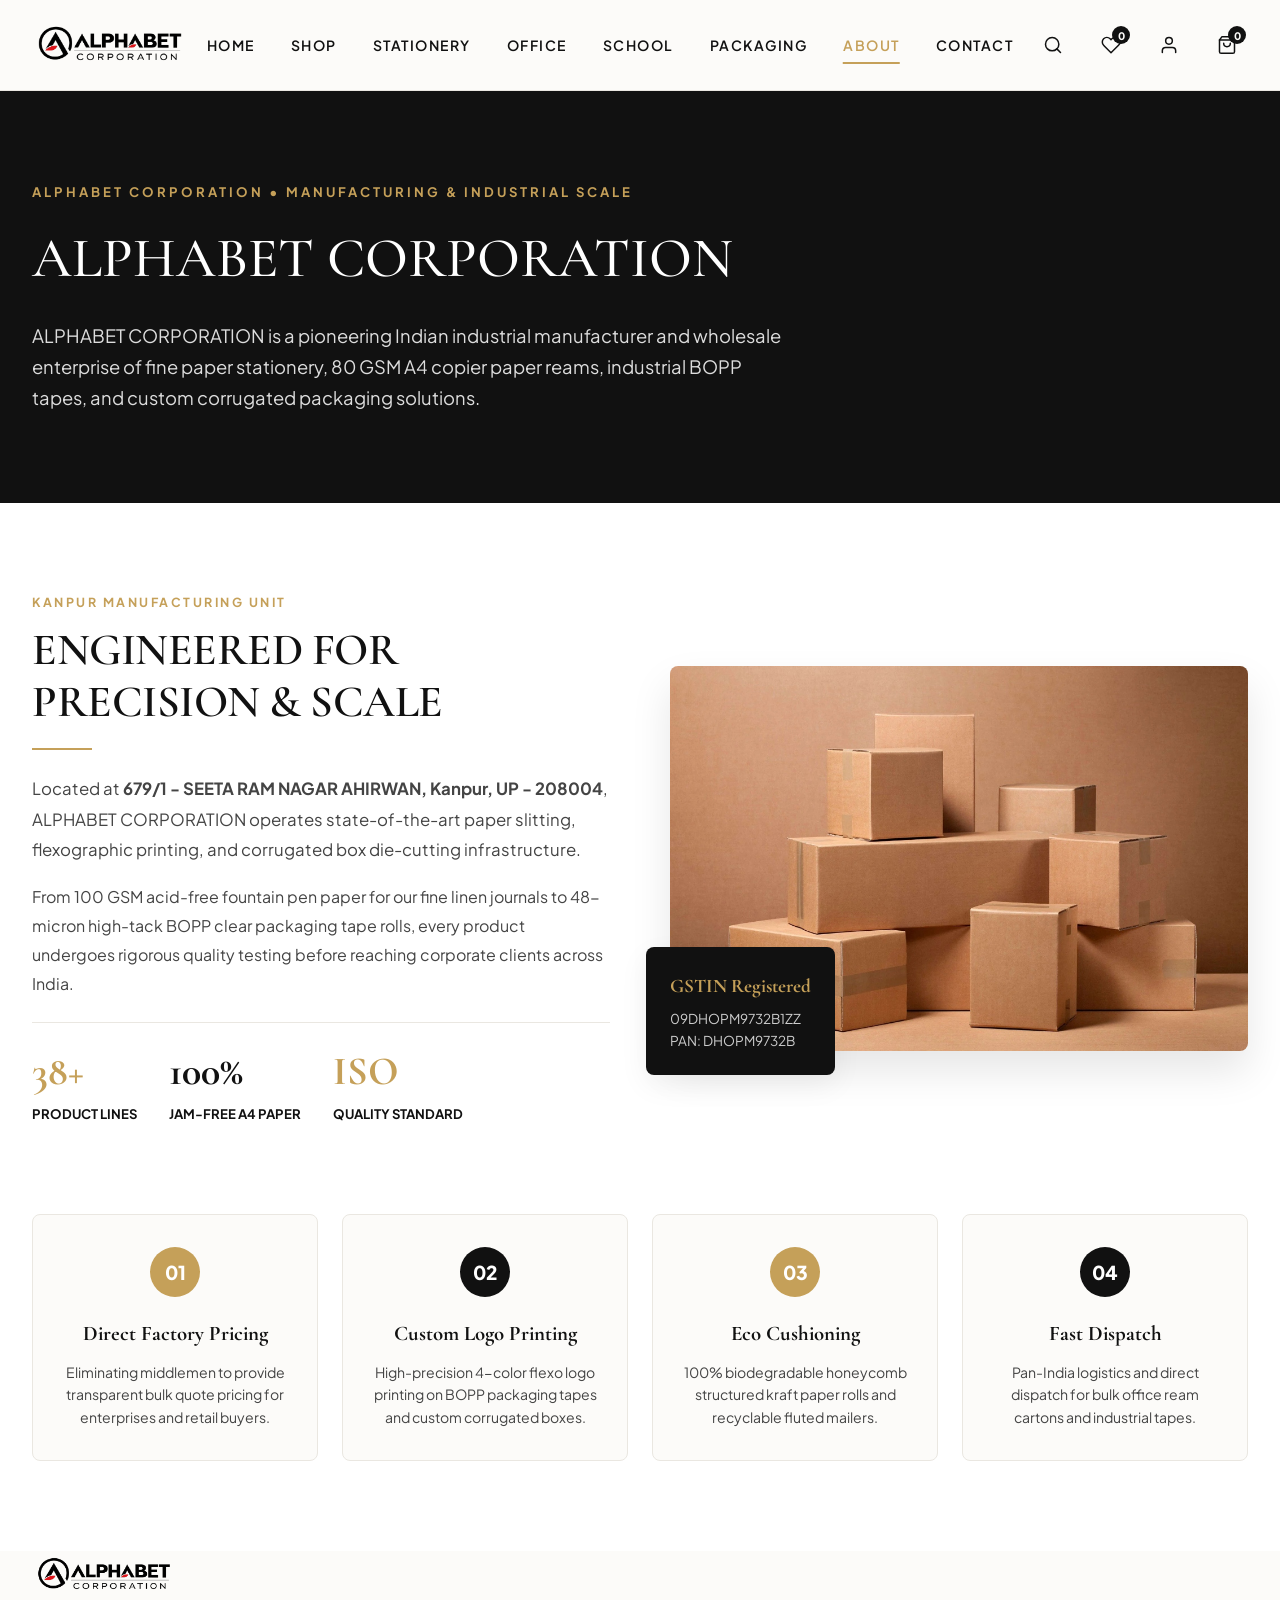
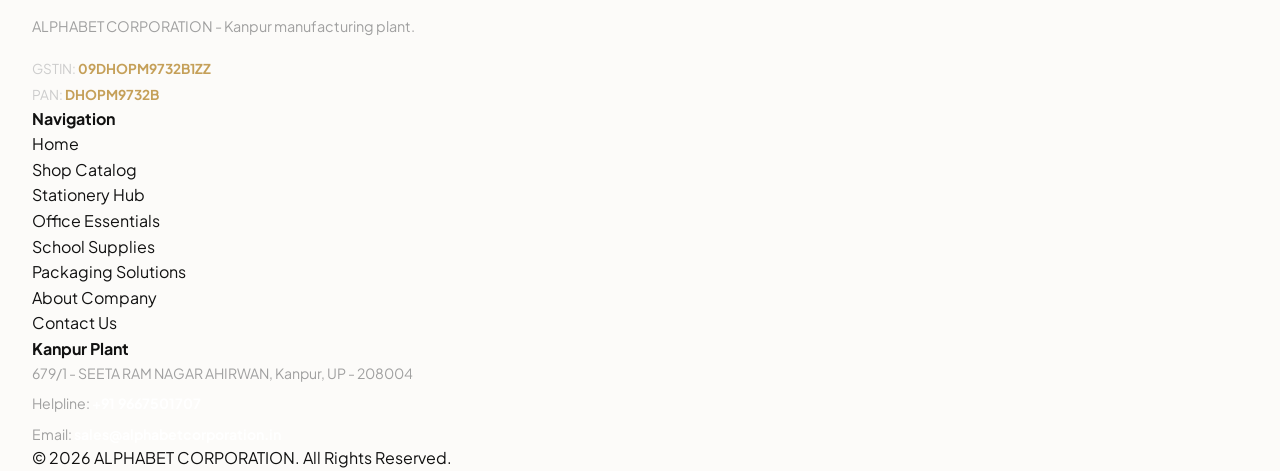
==== commit 9cf21f84: "Fix mobile view responsiveness, hero titles clamp scaling, header icons overflow, and footer layout" ====
--- a/about.html
+++ b/about.html
@@ -77,7 +77,7 @@
       <div style="position: absolute; inset:0; background: url('https://images.unsplash.com/photo-1586528116311-ad8dd3c8310d?auto=format&fit=crop&w=1920&q=80') center/cover; opacity: 0.22;"></div>
       <div class="container" style="position: relative; z-index: 2;">
         <span style="font-size: 0.82rem; font-weight: 700; text-transform: uppercase; letter-spacing: 3px; color: var(--accent-gold); display: block; margin-bottom: 12px;">ALPHABET CORPORATION &bull; Manufacturing &amp; Industrial Scale</span>
-        <h1 style="font-family: var(--font-serif); font-size: 4rem; font-weight: 500; margin-bottom: 16px;">ALPHABET CORPORATION</h1>
+        <h1 class="page-hero-title" style="font-family: var(--font-serif); font-size: clamp(1.6rem, 5vw, 3.5rem); font-weight: 500; margin-bottom: 16px; word-break: break-word; overflow-wrap: break-word;">ALPHABET CORPORATION</h1>
         <p style="font-size: 1.15rem; color: #dddddd; max-width: 760px; line-height: 1.7;">
           ALPHABET CORPORATION is a pioneering Indian industrial manufacturer and wholesale enterprise of fine paper stationery, 80 GSM A4 copier paper reams, industrial BOPP tapes, and custom corrugated packaging solutions.
         </p>
--- a/Asset/alpha.css
+++ b/Asset/alpha.css
@@ -1859,6 +1859,159 @@
   }
 }
 
+/* Universal Mobile Responsiveness Reset */
+html, body {
+  overflow-x: hidden !important;
+  width: 100% !important;
+}
+
+img, svg, video {
+  max-width: 100%;
+}
+
+@media (max-width: 768px) {
+  .container {
+    padding: 0 16px !important;
+    width: 100% !important;
+  }
+
+  .site-header {
+    height: 64px !important;
+  }
+
+  .header-inner {
+    height: 64px !important;
+    padding: 0 !important;
+  }
+
+  .brand-logo-wrapper img {
+    height: 36px !important;
+    max-width: 155px !important;
+    object-fit: contain;
+  }
+
+  .header-right-icons {
+    gap: 4px !important;
+  }
+
+  .icon-btn-header {
+    width: 32px !important;
+    height: 32px !important;
+    padding: 2px !important;
+  }
+
+  .icon-btn-header .svg-icon {
+    width: 18px !important;
+    height: 18px !important;
+  }
+
+  .badge-count {
+    top: -2px !important;
+    right: -2px !important;
+    font-size: 0.65rem !important;
+    padding: 1px 4px !important;
+  }
+
+  /* Page Hero Section Responsiveness */
+  main section h1, .page-hero-title {
+    font-size: clamp(1.5rem, 6vw, 2.2rem) !important;
+    line-height: 1.25 !important;
+    word-break: break-word !important;
+    overflow-wrap: break-word !important;
+    margin-bottom: 10px !important;
+  }
+
+  main section h1 + p {
+    font-size: 0.88rem !important;
+    line-height: 1.5 !important;
+  }
+
+  main section {
+    padding: 36px 0 !important;
+  }
+
+  /* Category Filter Pills Horizontal Scroll on Mobile */
+  .filter-category-pills {
+    display: flex !important;
+    flex-wrap: nowrap !important;
+    overflow-x: auto !important;
+    -webkit-overflow-scrolling: touch;
+    padding-bottom: 8px;
+    width: 100%;
+    margin-bottom: 8px;
+  }
+
+  .cat-pill {
+    flex-shrink: 0 !important;
+    padding: 6px 14px !important;
+    font-size: 0.75rem !important;
+    white-space: nowrap;
+  }
+
+  .filter-sorting-bar {
+    flex-direction: column;
+    align-items: stretch;
+    gap: 10px;
+    margin-bottom: 24px;
+  }
+
+  .controls-group {
+    width: 100%;
+    display: flex;
+    gap: 8px;
+  }
+
+  .search-input-field, .sort-select-dropdown {
+    flex: 1;
+    width: 100%;
+    font-size: 0.82rem !important;
+    padding: 8px 14px !important;
+  }
+
+  /* Product Cards Grid 2 Columns on Mobile */
+  .product-grid-4col {
+    grid-template-columns: repeat(2, 1fr) !important;
+    gap: 10px !important;
+  }
+
+  .luxury-product-card {
+    border-radius: 6px;
+  }
+
+  .card-img-container {
+    height: 150px !important;
+  }
+
+  .card-body-content {
+    padding: 10px !important;
+  }
+
+  .card-product-title {
+    font-size: 0.88rem !important;
+    line-height: 1.3 !important;
+    min-height: 2.5em;
+  }
+
+  .price-selling {
+    font-size: 1.05rem !important;
+  }
+
+  .add-to-cart-btn-full {
+    padding: 8px !important;
+    font-size: 0.72rem !important;
+  }
+
+  /* Footer Responsiveness */
+  .site-footer, .site-footer-dark {
+    padding: 36px 0 20px 0 !important;
+  }
+
+  .footer-grid, .footer-top-grid {
+    grid-template-columns: 1fr !important;
+    gap: 24px !important;
+  }
+}
+
 @media (max-width: 640px) {
   .hero-slider-section {
     min-height: 450px;
@@ -1887,11 +2040,6 @@
     padding: 12px;
   }
 
-  .product-grid-4col {
-    grid-template-columns: repeat(2, 1fr);
-    gap: 10px;
-  }
-
   .category-grid {
     grid-template-columns: repeat(2, 1fr);
     gap: 10px;
@@ -1903,33 +2051,6 @@
 
   .header-login-btn {
     padding: 7px 10px;
-  }
-
-  .filter-sorting-bar {
-    flex-direction: column;
-    align-items: stretch;
-    gap: 12px;
-  }
-
-  .controls-group {
-    width: 100%;
-  }
-
-  .search-input-field {
-    width: 100%;
-  }
-
-  .sort-select-dropdown {
-    width: 100%;
-  }
-
-  .site-footer-dark {
-    padding: 36px 0 20px 0;
-  }
-
-  .footer-top-grid {
-    grid-template-columns: 1fr;
-    gap: 20px;
   }
 
   .lightbox-toolbar {
@@ -1956,6 +2077,21 @@
   .modal-box {
     width: 94vw;
     padding: 20px 16px;
+  }
+}
+
+@media (max-width: 480px) {
+  main section h1, .page-hero-title {
+    font-size: 1.45rem !important;
+  }
+
+  .product-grid-4col {
+    grid-template-columns: repeat(2, 1fr) !important;
+    gap: 8px !important;
+  }
+
+  .card-img-container {
+    height: 130px !important;
   }
 }
 
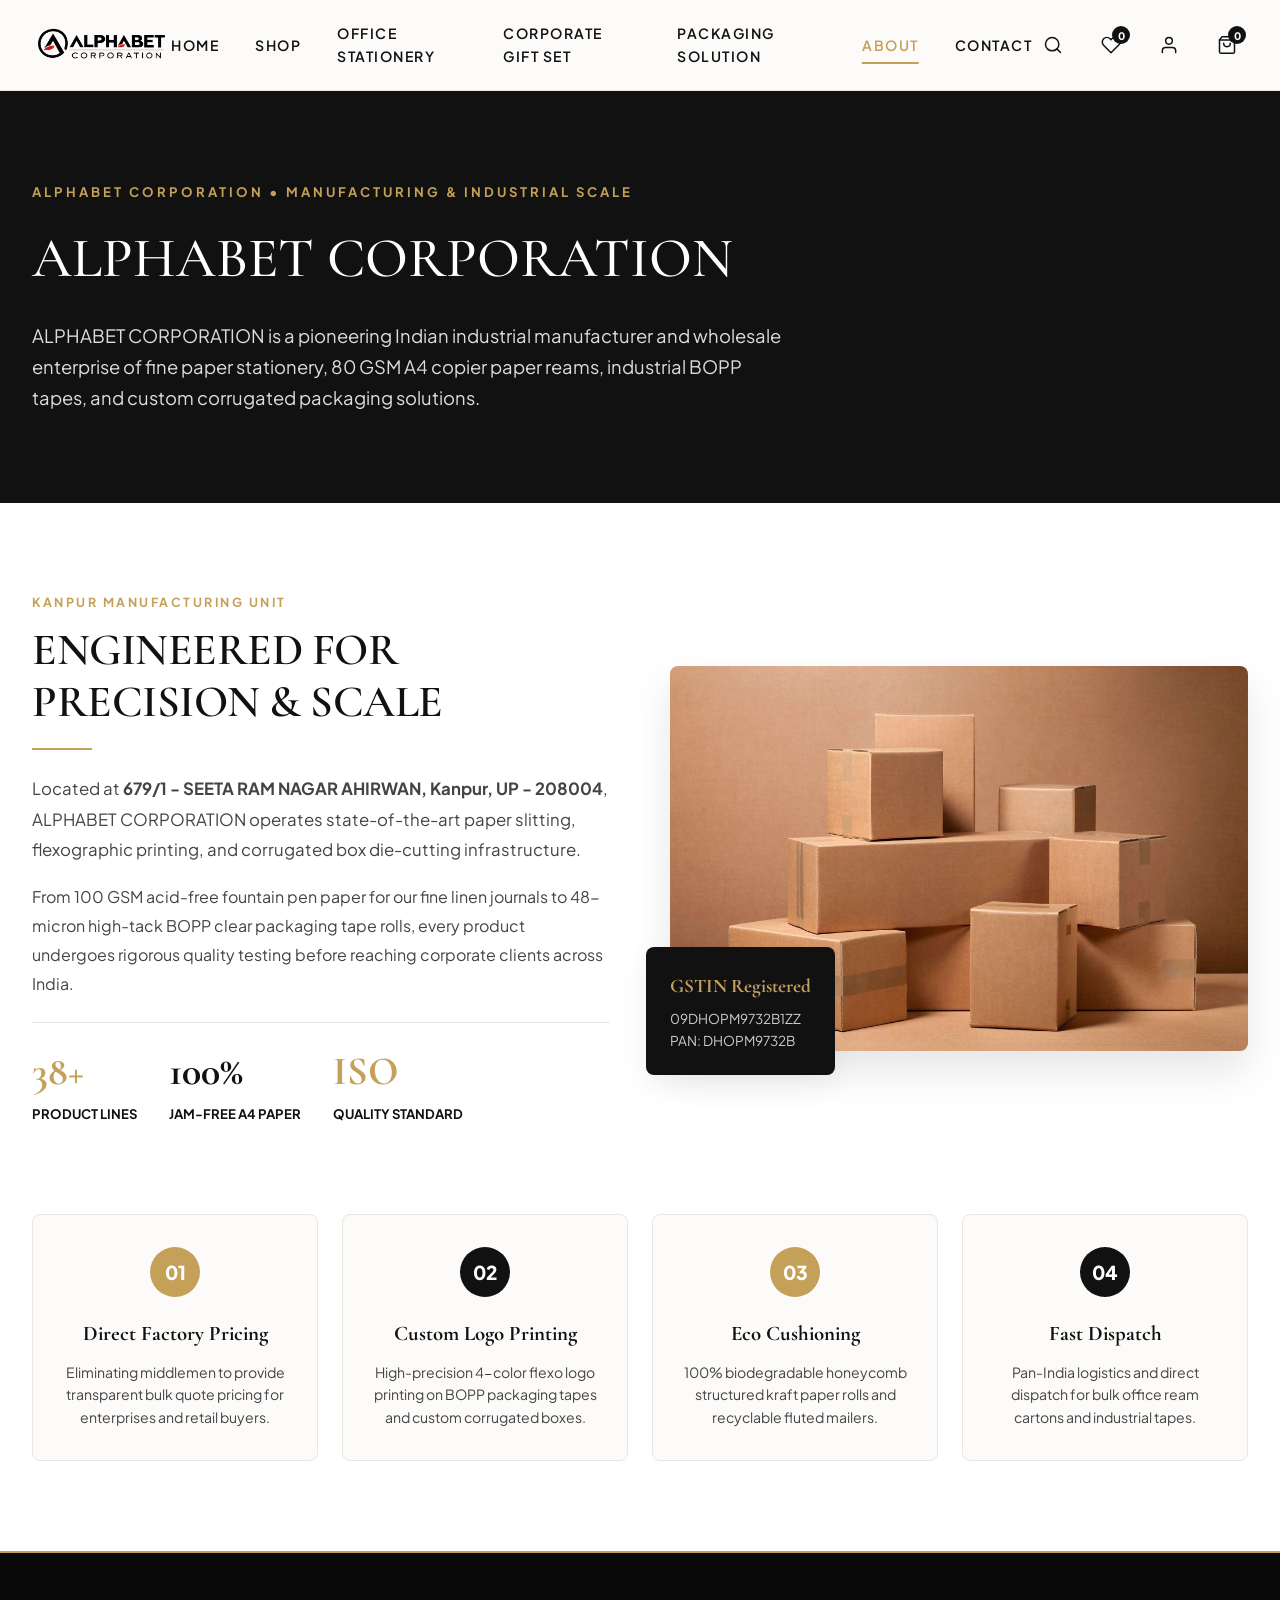
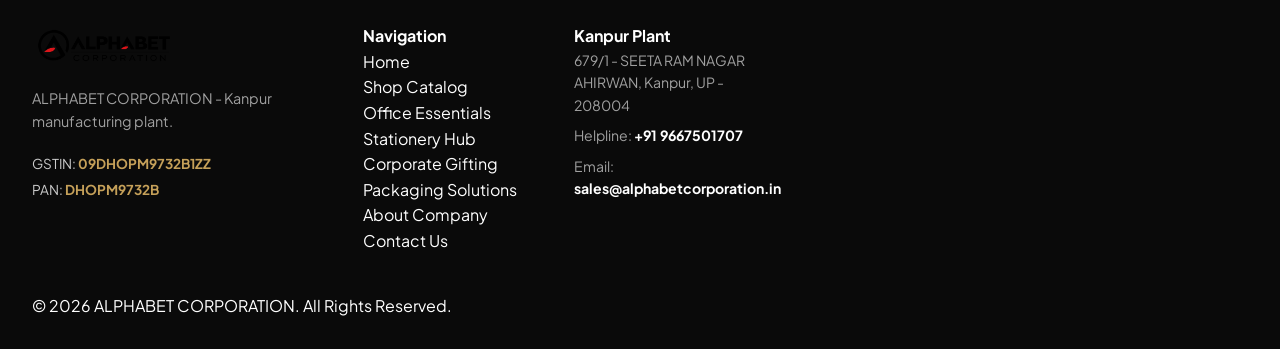
==== commit 9a1485d1: "Consolidate 3 product categories (Office Stationery, Corporate Gift Set, Packaging Solution), update" ====
--- a/about.html
+++ b/about.html
@@ -23,10 +23,9 @@
       <nav class="nav-links-wrapper" id="navLinksWrapper" aria-label="Main Navigation">
         <a href="index.html" class="nav-item-link">HOME</a>
         <a href="shop.html" class="nav-item-link">SHOP</a>
-        <a href="stationery.html" class="nav-item-link">STATIONERY</a>
-        <a href="office.html" class="nav-item-link">OFFICE</a>
-        <a href="school.html" class="nav-item-link">SCHOOL</a>
-        <a href="packaging.html" class="nav-item-link">PACKAGING</a>
+        <a href="office.html" class="nav-item-link">OFFICE STATIONERY</a>
+        <a href="gifting.html" class="nav-item-link">CORPORATE GIFT SET</a>
+        <a href="packaging.html" class="nav-item-link">PACKAGING SOLUTION</a>
         <a href="about.html" class="nav-item-link active">ABOUT</a>
         <a href="contact.html" class="nav-item-link">CONTACT</a>
       </nav>
@@ -163,7 +162,7 @@
   <footer class="site-footer">
     <div class="container footer-grid">
       <div class="footer-col brand-col"><img src="Asset/brand_header_logo.png" alt="ALPHABET CORPORATION" style="height:48px; width:auto; margin-bottom:16px;"><p style="font-size: 0.9rem; color: #a0a0a0; line-height: 1.6; margin-bottom: 20px;">ALPHABET CORPORATION - Kanpur manufacturing plant.</p><div style="font-size:0.85rem; color:#cccccc;"><p style="margin-bottom:4px;">GSTIN: <strong style="color:var(--accent-gold);">09DHOPM9732B1ZZ</strong></p><p>PAN: <strong style="color:var(--accent-gold);">DHOPM9732B</strong></p></div></div>
-      <div class="footer-col"><h4>Navigation</h4><ul><li><a href="index.html">Home</a></li><li><a href="shop.html">Shop Catalog</a></li><li><a href="stationery.html">Stationery Hub</a></li><li><a href="office.html">Office Essentials</a></li><li><a href="school.html">School Supplies</a></li><li><a href="packaging.html">Packaging Solutions</a></li><li><a href="about.html">About Company</a></li><li><a href="contact.html">Contact Us</a></li></ul></div>
+      <div class="footer-col"><h4>Navigation</h4><ul><li><a href="index.html">Home</a></li><li><a href="shop.html">Shop Catalog</a></li><li><a href="office.html">Office Essentials</a></li><li><a href="stationery.html">Stationery Hub</a></li><li><a href="gifting.html">Corporate Gifting</a></li><li><a href="packaging.html">Packaging Solutions</a></li><li><a href="about.html">About Company</a></li><li><a href="contact.html">Contact Us</a></li></ul></div>
       <div class="footer-col"><h4>Kanpur Plant</h4><div style="font-size: 0.88rem; color: #a0a0a0; line-height: 1.6;"><p style="margin-bottom: 8px;">679/1 - SEETA RAM NAGAR AHIRWAN, Kanpur, UP - 208004</p><p style="margin-bottom: 8px;">Helpline: <strong style="color:#fff;">+91 9667501707</strong></p><p>Email: <strong style="color:#fff;">sales@alphabetcorporation.in</strong></p></div></div>
     </div>
     <div class="footer-bottom"><div class="container"><p>&copy; 2026 ALPHABET CORPORATION. All Rights Reserved.</p></div></div>
--- a/Asset/alpha.css
+++ b/Asset/alpha.css
@@ -516,8 +516,8 @@
 
 .category-grid {
   display: grid;
-  grid-template-columns: repeat(5, 1fr);
-  gap: 20px;
+  grid-template-columns: repeat(3, 1fr);
+  gap: 24px;
 }
 
 .category-visual-card {
@@ -1295,21 +1295,34 @@
   .hero-nav-arrow.next { right: 16px; }
 }
 
-@media (max-width: 768px) {
+@media (max-width: 1024px) {
   .nav-links-wrapper {
-    position: fixed;
-    top: 90px;
-    left: 0;
-    right: 0;
-    background: var(--bg-white);
-    flex-direction: column;
-    padding: 32px;
-    border-bottom: 1px solid var(--border-light);
-    transform: translateY(-120%);
-    transition: var(--transition);
-  }
-  .nav-links-wrapper.mobile-open { transform: translateY(0); }
-  .hamburger-btn { display: block; }
+    position: fixed !important;
+    top: 56px !important;
+    left: 0 !important;
+    right: 0 !important;
+    bottom: 0 !important;
+    width: 100vw !important;
+    height: calc(100vh - 56px) !important;
+    background: #ffffff !important;
+    flex-direction: column !important;
+    padding: 24px 20px !important;
+    gap: 4px !important;
+    border-bottom: 1px solid var(--border-light) !important;
+    transform: translateX(-100%) !important;
+    transition: transform 0.3s cubic-bezier(0.16, 1, 0.3, 1), opacity 0.3s ease, visibility 0.3s ease !important;
+    z-index: 99999 !important;
+    overflow-y: auto !important;
+    box-shadow: 0 20px 40px rgba(0, 0, 0, 0.25) !important;
+    opacity: 0 !important;
+    visibility: hidden !important;
+  }
+  .nav-links-wrapper.mobile-open {
+    transform: translateX(0) !important;
+    opacity: 1 !important;
+    visibility: visible !important;
+  }
+  .hamburger-btn { display: flex !important; }
   .product-grid-4col { grid-template-columns: repeat(2, 1fr); }
   .category-grid { grid-template-columns: repeat(2, 1fr); }
   .pillars-grid { grid-template-columns: repeat(2, 1fr); }
@@ -1363,28 +1376,29 @@
   transform: rotate(180deg);
 }
 
-/* Hover Dropdown Menu */
+/* Hover / Click Dropdown Menu Popover */
 .header-user-dropdown {
   position: absolute;
   top: 100%;
   right: 0;
   width: 230px;
-  background: #ffffff;
+  background: #ffffff !important;
   border-radius: 8px;
-  box-shadow: 0 10px 30px rgba(0, 0, 0, 0.15);
-  border: 1px solid var(--border-light);
+  box-shadow: 0 12px 35px rgba(0, 0, 0, 0.2) !important;
+  border: 1px solid var(--border-light) !important;
   opacity: 0;
   visibility: hidden;
   transform: translateY(10px);
   transition: all 0.25s ease;
-  z-index: 1000;
+  z-index: 99999 !important;
   overflow: hidden;
 }
 
-.user-account-menu-wrapper:hover .header-user-dropdown {
-  opacity: 1;
-  visibility: visible;
-  transform: translateY(6px);
+.user-account-menu-wrapper:hover .header-user-dropdown,
+.header-user-dropdown.active {
+  opacity: 1 !important;
+  visibility: visible !important;
+  transform: translateY(6px) !important;
 }
 
 .dropdown-header-box {
@@ -1859,75 +1873,188 @@
   }
 }
 
-/* Universal Mobile Responsiveness Reset */
+/* Universal Mobile Responsiveness Reset & Horizontal Overflow Guard */
+*, *::before, *::after {
+  box-sizing: border-box !important;
+}
+
 html, body {
   overflow-x: hidden !important;
   width: 100% !important;
-}
-
-img, svg, video {
-  max-width: 100%;
+  max-width: 100vw !important;
+  margin: 0 !important;
+  padding: 0 !important;
+  position: relative !important;
+}
+
+img, svg, video, iframe {
+  max-width: 100% !important;
 }
 
 @media (max-width: 768px) {
   .container {
-    padding: 0 16px !important;
+    padding: 0 10px !important;
     width: 100% !important;
-  }
-
+    max-width: 100vw !important;
+  }
+
+  /* Header Fit on Mobile */
   .site-header {
-    height: 64px !important;
+    height: 56px !important;
   }
 
   .header-inner {
-    height: 64px !important;
+    height: 56px !important;
+    padding: 0 4px !important;
+    gap: 2px !important;
+    justify-content: space-between !important;
+    width: 100% !important;
+    max-width: 100vw !important;
+    overflow: visible !important;
+  }
+
+  .brand-logo-wrapper {
+    flex: 0 1 auto !important;
+    min-width: 0 !important;
+    max-width: 110px !important;
+  }
+
+  .brand-logo-wrapper img {
+    height: 26px !important;
+    max-width: 105px !important;
+    width: auto !important;
+    object-fit: contain !important;
+  }
+
+  .header-right-icons {
+    display: flex !important;
+    align-items: center !important;
+    gap: 2px !important;
+    flex-shrink: 0 !important;
+  }
+
+  .icon-btn-header {
+    width: 28px !important;
+    height: 28px !important;
+    min-width: 28px !important;
     padding: 0 !important;
-  }
-
-  .brand-logo-wrapper img {
-    height: 36px !important;
-    max-width: 155px !important;
-    object-fit: contain;
-  }
-
-  .header-right-icons {
-    gap: 4px !important;
-  }
-
-  .icon-btn-header {
-    width: 32px !important;
-    height: 32px !important;
-    padding: 2px !important;
+    margin: 0 !important;
+    border: none !important;
+    background: transparent !important;
+    border-radius: 50% !important;
   }
 
   .icon-btn-header .svg-icon {
-    width: 18px !important;
-    height: 18px !important;
+    width: 16px !important;
+    height: 16px !important;
+  }
+
+  .user-account-menu-wrapper {
+    position: relative;
+  }
+
+  .header-login-btn {
+    width: 28px !important;
+    height: 28px !important;
+    min-width: 28px !important;
+    padding: 0 !important;
+    margin: 0 !important;
+    border-radius: 50% !important;
+    display: flex !important;
+    align-items: center !important;
+    justify-content: center !important;
+    border: none !important;
+    background: transparent !important;
+  }
+
+  .header-login-btn .user-name-label,
+  .header-login-btn .chevron-icon {
+    display: none !important;
+  }
+
+  .header-login-btn .svg-icon {
+    width: 16px !important;
+    height: 16px !important;
+  }
+
+  .hamburger-btn {
+    width: 28px !important;
+    height: 28px !important;
+    min-width: 28px !important;
+    padding: 0 !important;
+    margin: 0 !important;
+    border-radius: 4px !important;
+  }
+
+  .hamburger-btn .svg-icon {
+    width: 16px !important;
+    height: 16px !important;
   }
 
   .badge-count {
     top: -2px !important;
     right: -2px !important;
-    font-size: 0.65rem !important;
-    padding: 1px 4px !important;
+    font-size: 0.6rem !important;
+    width: 15px !important;
+    height: 15px !important;
+    line-height: 15px !important;
+    padding: 0 !important;
+  }
+
+  /* Hero Slider Carousel on Home Page */
+  .hero-slider-section {
+    min-height: 380px !important;
+    padding: 30px 0 !important;
+  }
+
+  .hero-content-box {
+    max-width: 100% !important;
+    padding: 0 4px !important;
+  }
+
+  .hero-main-title {
+    font-size: clamp(1.2rem, 5vw, 1.8rem) !important;
+    line-height: 1.25 !important;
+    letter-spacing: -0.3px !important;
+    margin-bottom: 12px !important;
+    word-break: break-word !important;
+    overflow-wrap: anywhere !important;
+    hyphens: auto !important;
+  }
+
+  .hero-description {
+    font-size: 0.85rem !important;
+    line-height: 1.45 !important;
+    margin-bottom: 18px !important;
+  }
+
+  .hero-tagline {
+    font-size: 0.68rem !important;
+    letter-spacing: 1.2px !important;
+    margin-bottom: 8px !important;
+  }
+
+  .hero-nav-arrow {
+    display: none !important; /* Hide side arrows on mobile touch screens */
   }
 
   /* Page Hero Section Responsiveness */
-  main section h1, .page-hero-title {
-    font-size: clamp(1.5rem, 6vw, 2.2rem) !important;
+  main section h1, .page-hero-title, section h1 {
+    font-size: clamp(1.2rem, 5vw, 1.8rem) !important;
     line-height: 1.25 !important;
     word-break: break-word !important;
-    overflow-wrap: break-word !important;
+    overflow-wrap: anywhere !important;
+    hyphens: auto !important;
     margin-bottom: 10px !important;
   }
 
   main section h1 + p {
-    font-size: 0.88rem !important;
-    line-height: 1.5 !important;
+    font-size: 0.85rem !important;
+    line-height: 1.45 !important;
   }
 
   main section {
-    padding: 36px 0 !important;
+    padding: 28px 0 !important;
   }
 
   /* Category Filter Pills Horizontal Scroll on Mobile */
@@ -1971,7 +2098,7 @@
   /* Product Cards Grid 2 Columns on Mobile */
   .product-grid-4col {
     grid-template-columns: repeat(2, 1fr) !important;
-    gap: 10px !important;
+    gap: 8px !important;
   }
 
   .luxury-product-card {
@@ -1979,26 +2106,26 @@
   }
 
   .card-img-container {
-    height: 150px !important;
+    height: 140px !important;
   }
 
   .card-body-content {
-    padding: 10px !important;
+    padding: 8px !important;
   }
 
   .card-product-title {
-    font-size: 0.88rem !important;
+    font-size: 0.85rem !important;
     line-height: 1.3 !important;
     min-height: 2.5em;
   }
 
   .price-selling {
-    font-size: 1.05rem !important;
+    font-size: 1rem !important;
   }
 
   .add-to-cart-btn-full {
-    padding: 8px !important;
-    font-size: 0.72rem !important;
+    padding: 7px !important;
+    font-size: 0.7rem !important;
   }
 
   /* Footer Responsiveness */
@@ -2014,18 +2141,18 @@
 
 @media (max-width: 640px) {
   .hero-slider-section {
-    min-height: 450px;
+    min-height: 380px !important;
   }
 
   .hero-main-title {
-    font-size: 2rem;
-    margin-bottom: 10px;
+    font-size: clamp(1.2rem, 5vw, 1.8rem) !important;
+    margin-bottom: 10px !important;
   }
 
   .hero-description {
-    font-size: 0.9rem;
-    line-height: 1.5;
-    margin-bottom: 16px;
+    font-size: 0.85rem !important;
+    line-height: 1.45 !important;
+    margin-bottom: 16px !important;
   }
 
   .hero-cta-buttons {
@@ -2045,14 +2172,6 @@
     gap: 10px;
   }
 
-  .header-login-btn .user-name-label {
-    display: none;
-  }
-
-  .header-login-btn {
-    padding: 7px 10px;
-  }
-
   .lightbox-toolbar {
     top: 14px;
     right: 14px;
@@ -2081,8 +2200,12 @@
 }
 
 @media (max-width: 480px) {
-  main section h1, .page-hero-title {
-    font-size: 1.45rem !important;
+  main section h1, .page-hero-title, .hero-main-title, section h1 {
+    font-size: clamp(1.1rem, 5.5vw, 1.55rem) !important;
+    letter-spacing: 0 !important;
+    line-height: 1.2 !important;
+    word-break: break-word !important;
+    overflow-wrap: anywhere !important;
   }
 
   .product-grid-4col {
@@ -2437,4 +2560,99 @@
     font-size: 0.88rem;
   }
 }
-}
+
+/* ==========================================================================
+   High-End Editorial Luxury Dark Footer System
+   ========================================================================== */
+.site-footer, .site-footer-dark {
+  background: #0a0a0a !important;
+  color: #ffffff !important;
+  padding: 70px 0 30px 0 !important;
+  border-top: 2px solid var(--accent-gold) !important;
+  position: relative !important;
+  clear: both !important;
+  width: 100% !important;
+}
+
+.footer-top-grid, .footer-grid {
+  display: grid !important;
+  grid-template-columns: 2fr 1.2fr 1.2fr 1.2fr 1.5fr !important;
+  gap: 32px !important;
+  margin-bottom: 40px !important;
+}
+
+.footer-col-head {
+  font-family: var(--font-sans) !important;
+  font-size: 0.82rem !important;
+  font-weight: 800 !important;
+  letter-spacing: 2px !important;
+  text-transform: uppercase !important;
+  color: var(--accent-gold) !important;
+  margin-bottom: 16px !important;
+  display: block !important;
+}
+
+.footer-links-list {
+  list-style: none !important;
+  padding: 0 !important;
+  margin: 0 !important;
+  display: flex !important;
+  flex-direction: column !important;
+  gap: 10px !important;
+}
+
+.footer-links-list li a {
+  color: #94a3b8 !important;
+  font-size: 0.88rem !important;
+  font-weight: 500 !important;
+  text-decoration: none !important;
+  transition: all 0.25s ease !important;
+  display: inline-block !important;
+}
+
+.footer-links-list li a:hover {
+  color: var(--accent-gold) !important;
+  transform: translateX(4px) !important;
+}
+
+.footer-bottom-bar {
+  border-top: 1px solid rgba(255, 255, 255, 0.1) !important;
+  padding-top: 24px !important;
+  display: flex !important;
+  justify-content: space-between !important;
+  align-items: center !important;
+  flex-wrap: wrap !important;
+  gap: 16px !important;
+  font-size: 0.82rem !important;
+  color: #64748b !important;
+}
+
+.footer-bottom-bar strong {
+  color: var(--accent-gold) !important;
+}
+
+@media (max-width: 992px) {
+  .footer-top-grid, .footer-grid {
+    grid-template-columns: 1fr 1fr !important;
+    gap: 28px !important;
+  }
+}
+
+@media (max-width: 640px) {
+  .site-footer, .site-footer-dark {
+    padding: 40px 0 20px 0 !important;
+  }
+  .footer-top-grid, .footer-grid {
+    grid-template-columns: repeat(2, 1fr) !important;
+    gap: 24px 14px !important;
+  }
+  .footer-top-grid > div:first-child, .footer-grid > div:first-child {
+    grid-column: 1 / -1 !important;
+  }
+  .footer-bottom-bar {
+    flex-direction: column !important;
+    text-align: center !important;
+    gap: 10px !important;
+  }
+}
+
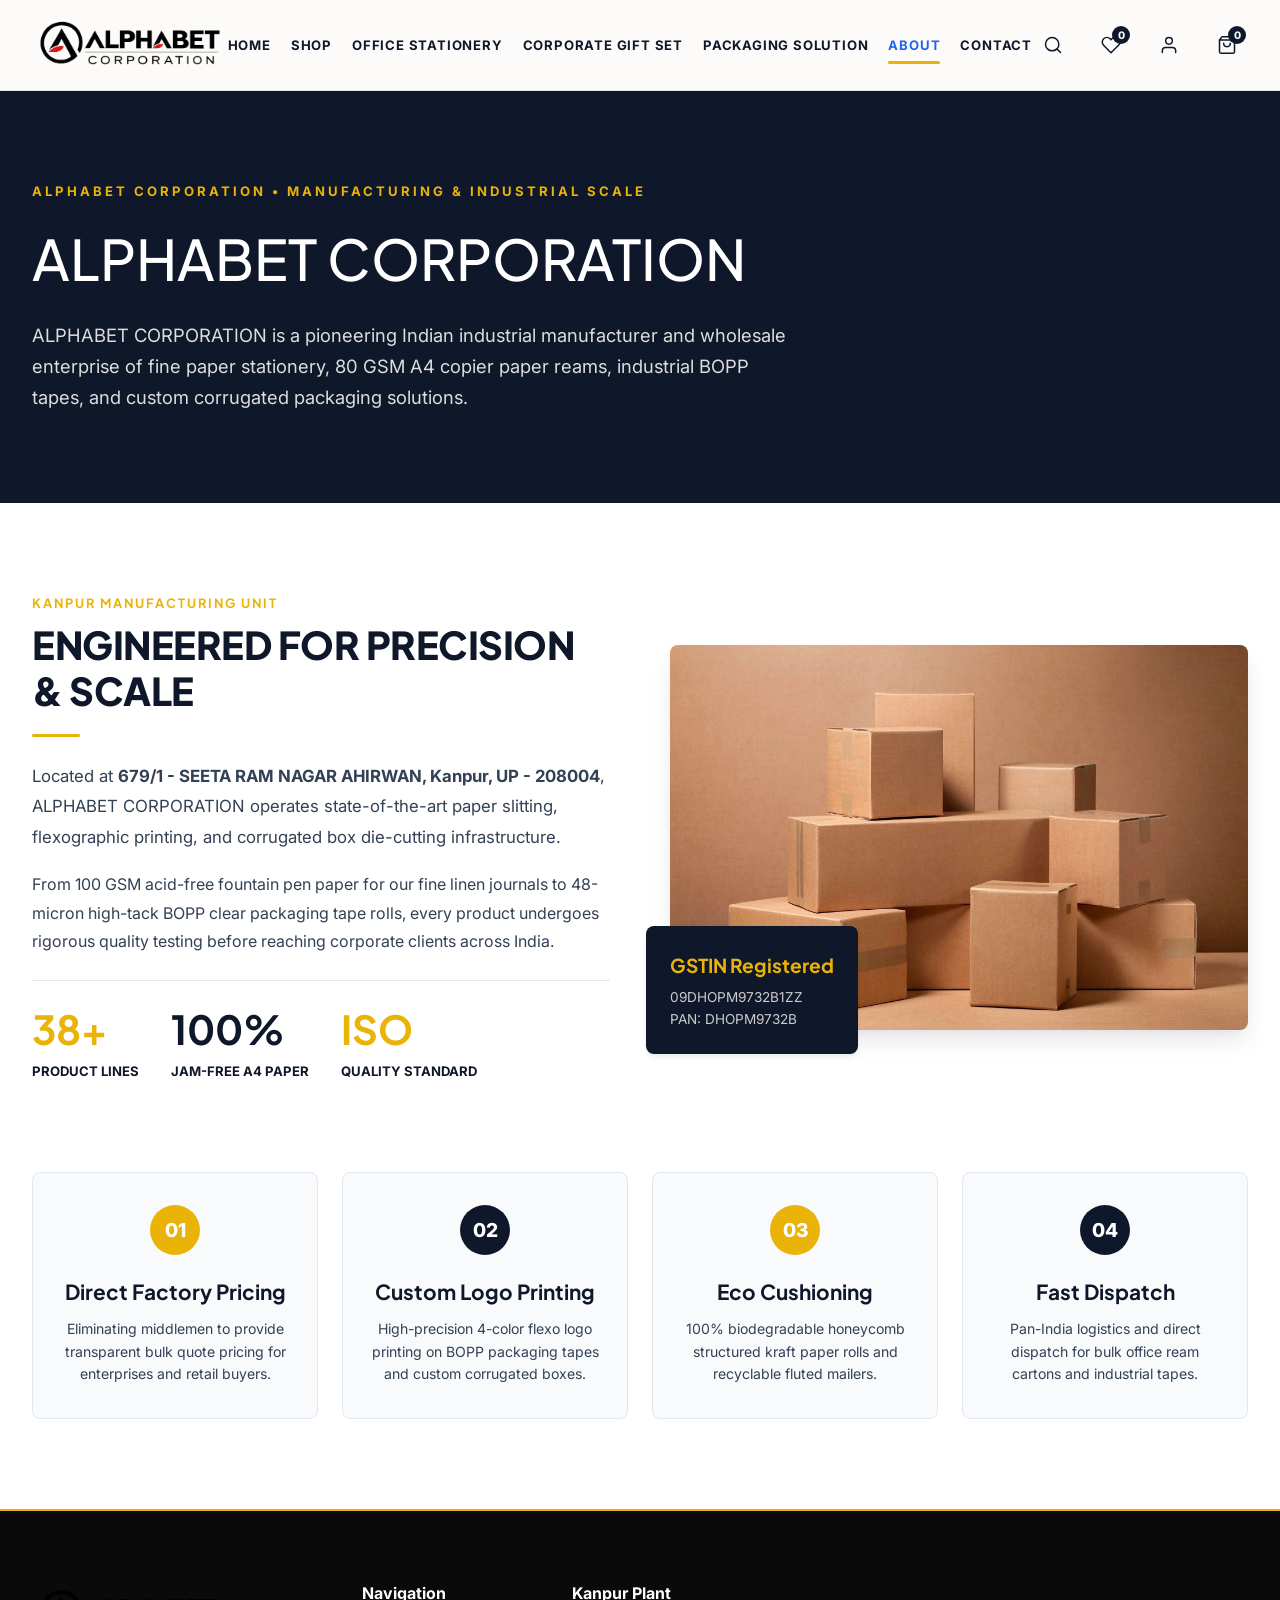
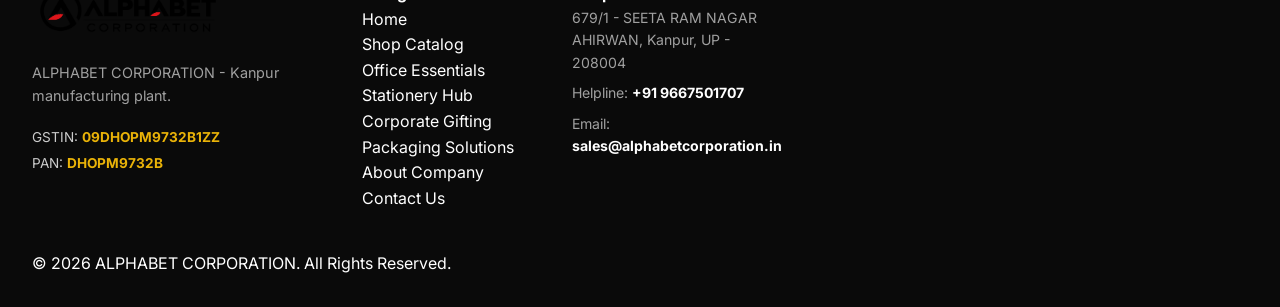
==== commit 350ba4d0: "Fix logo sizes: increase header brand logo and enterprise marquee logo dimensions for maximum visibi" ====
--- a/about.html
+++ b/about.html
@@ -16,7 +16,7 @@
   <header class="site-header" id="header">
     <div class="container header-inner">
       <a href="index.html" class="brand-logo-wrapper" style="display:flex; align-items:center; text-decoration:none;">
-        <img src="Asset/brand_header_logo.png" alt="ALPHABET CORPORATION" style="height:52px; width:auto; max-width:280px; object-fit:contain;">
+        <img src="Asset/brand_header_logo.png" alt="ALPHABET CORPORATION" style="height:70px; width:auto; max-width:350px; object-fit:contain;">
       </a>
 
       <!-- Main Editorial Navigation -->
@@ -161,7 +161,7 @@
   <!-- Corporate Footer -->
   <footer class="site-footer">
     <div class="container footer-grid">
-      <div class="footer-col brand-col"><img src="Asset/brand_header_logo.png" alt="ALPHABET CORPORATION" style="height:48px; width:auto; margin-bottom:16px;"><p style="font-size: 0.9rem; color: #a0a0a0; line-height: 1.6; margin-bottom: 20px;">ALPHABET CORPORATION - Kanpur manufacturing plant.</p><div style="font-size:0.85rem; color:#cccccc;"><p style="margin-bottom:4px;">GSTIN: <strong style="color:var(--accent-gold);">09DHOPM9732B1ZZ</strong></p><p>PAN: <strong style="color:var(--accent-gold);">DHOPM9732B</strong></p></div></div>
+      <div class="footer-col brand-col"><img src="Asset/brand_header_logo.png" alt="ALPHABET CORPORATION" style="height:64px; width:auto; margin-bottom:16px;"><p style="font-size: 0.9rem; color: #a0a0a0; line-height: 1.6; margin-bottom: 20px;">ALPHABET CORPORATION - Kanpur manufacturing plant.</p><div style="font-size:0.85rem; color:#cccccc;"><p style="margin-bottom:4px;">GSTIN: <strong style="color:var(--accent-gold);">09DHOPM9732B1ZZ</strong></p><p>PAN: <strong style="color:var(--accent-gold);">DHOPM9732B</strong></p></div></div>
       <div class="footer-col"><h4>Navigation</h4><ul><li><a href="index.html">Home</a></li><li><a href="shop.html">Shop Catalog</a></li><li><a href="office.html">Office Essentials</a></li><li><a href="stationery.html">Stationery Hub</a></li><li><a href="gifting.html">Corporate Gifting</a></li><li><a href="packaging.html">Packaging Solutions</a></li><li><a href="about.html">About Company</a></li><li><a href="contact.html">Contact Us</a></li></ul></div>
       <div class="footer-col"><h4>Kanpur Plant</h4><div style="font-size: 0.88rem; color: #a0a0a0; line-height: 1.6;"><p style="margin-bottom: 8px;">679/1 - SEETA RAM NAGAR AHIRWAN, Kanpur, UP - 208004</p><p style="margin-bottom: 8px;">Helpline: <strong style="color:#fff;">+91 9667501707</strong></p><p>Email: <strong style="color:#fff;">sales@alphabetcorporation.in</strong></p></div></div>
     </div>
--- a/Asset/alpha.css
+++ b/Asset/alpha.css
@@ -1,37 +1,46 @@
-/* ALPHABET - High-End Luxury Editorial E-Commerce Design System (0% Emojis, 100% Vector SVG) */
-@import url('https://fonts.googleapis.com/css2?family=Cormorant+Garamond:ital,wght@0,400;0,500;0,600;0,700;1,400;1,600&family=Plus+Jakarta+Sans:wght@300;400;500;600;700;800&display=swap');
+/* ALPHABET - Industrial B2B E-Commerce & SaaS Application Design System */
+@import url('https://fonts.googleapis.com/css2?family=Plus+Jakarta+Sans:wght@400;500;600;700;800&family=Inter:wght@300;400;500;600;700&display=swap');
 
 :root {
-  --bg-body: #fcfbf9;
+  /* Industrial SaaS Colors: Enterprise Royal Blue + Vibrant Light Yellow */
+  --bg-body: #f8fafc;         /* Crisp Slate Canvas */
   --bg-white: #ffffff;
-  --bg-dark: #111111;
-  --bg-footer: #0a0a0a;
-
-  --text-dark: #111111;
-  --text-sub: #444444;
-  --text-muted: #777777;
-  --text-light: #aaaaaa;
-
-  --accent-gold: #c5a059;
-  --accent-gold-dark: #a37f3a;
-  --accent-gold-light: #f7f3eb;
-
-  --border-light: #eae7e1;
-  --border-dark: #222222;
-
-  --font-serif: 'Cormorant Garamond', Georgia, serif;
-  --font-sans: 'Plus Jakarta Sans', -apple-system, sans-serif;
-
-  --radius-sm: 4px;
+  --bg-surface: #ffffff;
+  --bg-subtle: #f1f5f9;
+  --bg-dark: #0f172a;        /* Deep Slate Navy / Royal Dark */
+  --bg-footer: #090d16;      /* Deepest Oxide Dark */
+
+  --text-dark: #0f172a;      /* Deep Slate Navy Text */
+  --text-sub: #334155;       /* Slate Medium Text */
+  --text-muted: #64748b;     /* Slate Muted Text */
+  --text-light: #94a3b8;     /* Sub-muted Text */
+
+  --accent-gold: #eab308;     /* Bright Vibrant Light Yellow Accent */
+  --accent-gold-dark: #ca8a04;
+  --accent-gold-light: #fef9c3;
+  --accent-yellow-bright: #fde047;
+  --accent-blue: #2563eb;      /* Enterprise Royal Blue */
+  --accent-blue-dark: #1d4ed8;
+  --accent-blue-light: #dbeafe;
+
+  --border-light: #e2e8f0;    /* Crisp 1px Slate Border */
+  --border-dark: #1e293b;
+
+  --font-serif: 'Plus Jakarta Sans', sans-serif; /* High impact grotesk SaaS heading */
+  --font-sans: 'Inter', -apple-system, BlinkMacSystemFont, sans-serif;
+
+  --radius-sm: 6px;
   --radius-md: 8px;
-  --radius-lg: 14px;
-  --radius-xl: 20px;
-
-  --shadow-sm: 0 4px 15px rgba(0, 0, 0, 0.03);
-  --shadow-md: 0 10px 30px rgba(0, 0, 0, 0.06);
-  --shadow-lg: 0 20px 40px rgba(0, 0, 0, 0.1);
-
-  --transition: all 0.4s cubic-bezier(0.16, 1, 0.3, 1);
+  --radius-lg: 12px;
+  --radius-xl: 16px;
+  --radius-full: 9999px;
+
+  --shadow-sm: 0 1px 2px 0 rgba(15, 23, 42, 0.05);
+  --shadow-md: 0 4px 6px -1px rgba(15, 23, 42, 0.08), 0 2px 4px -2px rgba(15, 23, 42, 0.04);
+  --shadow-lg: 0 12px 24px -4px rgba(15, 23, 42, 0.12), 0 4px 6px -2px rgba(15, 23, 42, 0.04);
+  --shadow-xl: 0 20px 25px -5px rgba(15, 23, 42, 0.15), 0 8px 10px -6px rgba(15, 23, 42, 0.05);
+
+  --transition: all 0.2s cubic-bezier(0.16, 1, 0.3, 1);
 }
 
 /* Base Reset & Globals */
@@ -62,6 +71,123 @@
   max-width: 1360px;
   margin: 0 auto;
   padding: 0 32px;
+}
+
+/* Top Announcement & Trust Bar */
+.top-announcement-bar {
+  background: #090d16;
+  color: #94a3b8;
+  font-size: 0.78rem;
+  font-weight: 500;
+  border-bottom: 1px solid #1e293b;
+  padding: 8px 0;
+}
+
+.announcement-inner {
+  display: flex;
+  align-items: center;
+  justify-content: space-between;
+  flex-wrap: wrap;
+  gap: 12px;
+}
+
+.announcement-badges {
+  display: flex;
+  align-items: center;
+  gap: 12px;
+}
+
+.trust-badge-pill {
+  display: inline-flex;
+  align-items: center;
+  gap: 6px;
+  padding: 3px 10px;
+  border-radius: var(--radius-full);
+  font-size: 0.72rem;
+  font-weight: 700;
+  letter-spacing: 0.5px;
+  text-transform: uppercase;
+}
+
+.trust-badge-pill.blue {
+  background: rgba(37, 99, 235, 0.15);
+  color: #60a5fa;
+  border: 1px solid rgba(37, 99, 235, 0.3);
+}
+
+.trust-badge-pill.gold {
+  background: rgba(217, 119, 6, 0.15);
+  color: #fbbf24;
+  border: 1px solid rgba(217, 119, 6, 0.3);
+}
+
+.trust-badge-pill.subtle {
+  background: rgba(255, 255, 255, 0.08);
+  color: #cbd5e1;
+}
+
+.badge-dot {
+  width: 6px;
+  height: 6px;
+  border-radius: 50%;
+  background: currentColor;
+  display: inline-block;
+}
+
+.announcement-right {
+  display: flex;
+  align-items: center;
+  gap: 12px;
+  color: #cbd5e1;
+}
+
+.announcement-right .divider {
+  color: #475569;
+}
+
+.helpline-link {
+  color: #fbbf24;
+  font-weight: 600;
+}
+
+.helpline-link:hover {
+  text-decoration: underline;
+}
+
+/* Command-Style Search Trigger Bar */
+.cmd-search-trigger {
+  display: flex;
+  align-items: center;
+  gap: 10px;
+  background: #f1f5f9;
+  border: 1px solid var(--border-light);
+  border-radius: var(--radius-md);
+  padding: 8px 14px;
+  color: var(--text-muted);
+  font-size: 0.85rem;
+  font-family: var(--font-sans);
+  cursor: pointer;
+  transition: var(--transition);
+  min-width: 220px;
+}
+
+.cmd-search-trigger:hover {
+  background: #ffffff;
+  border-color: #cbd5e1;
+  box-shadow: var(--shadow-sm);
+  color: var(--text-dark);
+}
+
+.cmd-key-badge {
+  background: #ffffff;
+  border: 1px solid var(--border-light);
+  border-radius: 4px;
+  padding: 2px 6px;
+  font-size: 0.7rem;
+  font-weight: 700;
+  color: var(--text-sub);
+  margin-left: auto;
+  box-shadow: 0 1px 1px rgba(0,0,0,0.05);
 }
 
 /* Inline Vector SVG Styling */
@@ -87,7 +213,7 @@
   height: 24px;
 }
 
-/* Editorial Headings */
+/* Application Headings */
 .font-serif {
   font-family: var(--font-serif);
 }
@@ -95,41 +221,42 @@
 .section-header {
   text-align: center;
   max-width: 720px;
-  margin: 0 auto 60px;
+  margin: 0 auto 50px;
 }
 
 .section-subtitle-tag {
-  font-family: var(--font-sans);
-  font-size: 0.78rem;
+  font-family: var(--font-serif);
+  font-size: 0.8rem;
   font-weight: 700;
   text-transform: uppercase;
-  letter-spacing: 2.5px;
+  letter-spacing: 2px;
   color: var(--accent-gold);
-  margin-bottom: 12px;
+  margin-bottom: 8px;
   display: block;
 }
 
 .section-title-editorial {
   font-family: var(--font-serif);
-  font-size: 2.8rem;
-  font-weight: 600;
+  font-size: 2.4rem;
+  font-weight: 800;
   color: var(--text-dark);
   letter-spacing: -0.5px;
-  line-height: 1.15;
+  line-height: 1.2;
 }
 
 .section-desc {
-  font-size: 1.05rem;
+  font-size: 1rem;
   color: var(--text-sub);
-  margin-top: 14px;
+  margin-top: 10px;
   font-weight: 400;
 }
 
 .gold-divider {
-  width: 60px;
-  height: 2px;
+  width: 48px;
+  height: 3px;
   background: var(--accent-gold);
-  margin: 16px auto 0;
+  border-radius: 2px;
+  margin: 14px auto 0;
 }
 
 /* Header & Navigation */
@@ -167,22 +294,25 @@
 .nav-links-wrapper {
   display: flex;
   align-items: center;
-  gap: 36px;
+  gap: 20px;
+  flex-wrap: nowrap;
 }
 
 .nav-item-link {
-  font-size: 0.88rem;
-  font-weight: 600;
+  font-size: 0.82rem;
+  font-weight: 700;
   text-transform: uppercase;
-  letter-spacing: 1.5px;
+  letter-spacing: 0.8px;
   color: var(--text-dark);
   transition: var(--transition);
   position: relative;
   padding: 8px 0;
+  white-space: nowrap;
+  flex-shrink: 0;
 }
 
 .nav-item-link:hover, .nav-item-link.active {
-  color: var(--accent-gold);
+  color: var(--accent-blue);
 }
 
 .nav-item-link::after {
@@ -192,8 +322,9 @@
   left: 50%;
   transform: translateX(-50%);
   width: 0;
-  height: 2px;
+  height: 3px;
   background: var(--accent-gold);
+  border-radius: 2px;
   transition: var(--transition);
 }
 
@@ -2656,3 +2787,238 @@
   }
 }
 
+/* Toast Notifications System (SaaS Slide-in Banner) */
+.toast-container {
+  position: fixed;
+  bottom: 24px;
+  right: 24px;
+  z-index: 9999;
+  display: flex;
+  flex-direction: column;
+  gap: 10px;
+  pointer-events: none;
+  max-width: 380px;
+  width: 100%;
+}
+
+.toast-item {
+  display: flex;
+  align-items: center;
+  gap: 12px;
+  background: #0f172a;
+  color: #ffffff;
+  padding: 14px 18px;
+  border-radius: var(--radius-md);
+  border: 1px solid #1e293b;
+  box-shadow: 0 10px 25px -5px rgba(15, 23, 42, 0.3);
+  font-size: 0.88rem;
+  font-family: var(--font-sans);
+  pointer-events: auto;
+  transform: translateY(20px) scale(0.95);
+  opacity: 0;
+  transition: all 0.3s cubic-bezier(0.16, 1, 0.3, 1);
+}
+
+.toast-item.toast-show {
+  transform: translateY(0) scale(1);
+  opacity: 1;
+}
+
+.toast-icon {
+  width: 32px;
+  height: 32px;
+  border-radius: 50%;
+  background: rgba(217, 119, 6, 0.2);
+  color: #f59e0b;
+  display: flex;
+  align-items: center;
+  justify-content: center;
+  flex-shrink: 0;
+}
+
+.toast-content {
+  flex: 1;
+  min-width: 0;
+}
+
+.toast-message {
+  font-weight: 500;
+  line-height: 1.4;
+  color: #f8fafc;
+}
+
+.toast-close {
+  background: none;
+  border: none;
+  color: #94a3b8;
+  cursor: pointer;
+  font-size: 1rem;
+  padding: 2px 6px;
+  border-radius: 4px;
+  transition: var(--transition);
+}
+
+.toast-close:hover {
+  color: #ffffff;
+  background: rgba(255,255,255,0.1);
+}
+
+/* Skeleton Loading State Fallback */
+.skeleton-card {
+  background: #ffffff;
+  border: 1px solid var(--border-light);
+  border-radius: var(--radius-lg);
+  padding: 16px;
+  display: flex;
+  flex-direction: column;
+  gap: 12px;
+}
+
+.skeleton-pulse {
+  background: linear-gradient(90deg, #f1f5f9 25%, #e2e8f0 50%, #f1f5f9 75%);
+  background-size: 200% 100%;
+  animation: skeleton-loading 1.5s infinite;
+  border-radius: var(--radius-sm);
+}
+
+@keyframes skeleton-loading {
+  0% { background-position: 200% 0; }
+  100% { background-position: -200% 0; }
+}
+
+.skeleton-img {
+  width: 100%;
+  height: 200px;
+  border-radius: var(--radius-md);
+}
+
+.skeleton-title {
+  width: 70%;
+  height: 16px;
+}
+
+.skeleton-text {
+  width: 40%;
+  height: 12px;
+}
+
+/* Infinite Scrolling Client Logos Marquee Strip */
+.client-trust-marquee-section {
+  background: #090d16;
+  border-top: 1px solid #1e293b;
+  border-bottom: 1px solid #1e293b;
+  padding: 24px 0;
+  overflow: hidden;
+  position: relative;
+  width: 100%;
+}
+
+.client-trust-header-tag {
+  text-align: center;
+  font-size: 0.75rem;
+  font-weight: 800;
+  letter-spacing: 2.5px;
+  text-transform: uppercase;
+  color: var(--accent-gold);
+  margin-bottom: 16px;
+  display: flex;
+  align-items: center;
+  justify-content: center;
+  gap: 10px;
+}
+
+.client-trust-header-tag::before,
+.client-trust-header-tag::after {
+  content: '';
+  width: 30px;
+  height: 1px;
+  background: var(--accent-gold);
+  opacity: 0.5;
+}
+
+.client-marquee-wrapper {
+  display: flex;
+  overflow: hidden;
+  user-select: none;
+  position: relative;
+  mask-image: linear-gradient(to right, transparent, black 10%, black 90%, transparent);
+  -webkit-mask-image: linear-gradient(to right, transparent, black 10%, black 90%, transparent);
+}
+
+.client-marquee-track {
+  display: flex;
+  align-items: center;
+  gap: 32px;
+  animation: marqueeScroll 28s linear infinite;
+  white-space: nowrap;
+  flex-shrink: 0;
+  padding-left: 32px;
+}
+
+.client-marquee-track:hover {
+  animation-play-state: paused;
+}
+
+@keyframes marqueeScroll {
+  0% { transform: translateX(0); }
+  100% { transform: translateX(-50%); }
+}
+
+.client-logo-card {
+  display: inline-flex;
+  align-items: center;
+  gap: 16px;
+  padding: 14px 28px;
+  background: #ffffff;
+  border: 1px solid #e2e8f0;
+  border-radius: var(--radius-lg);
+  color: var(--text-dark);
+  font-family: var(--font-serif);
+  transition: all 0.25s ease;
+  flex-shrink: 0;
+  cursor: default;
+  box-shadow: 0 4px 12px rgba(15, 23, 42, 0.08);
+}
+
+.client-logo-card:hover {
+  background: #ffffff;
+  border-color: var(--accent-gold);
+  transform: translateY(-3px);
+  box-shadow: 0 8px 24px rgba(217, 119, 6, 0.25);
+}
+
+.client-logo-svg, .client-logo-img {
+  height: 58px;
+  width: auto;
+  max-width: 200px;
+  object-fit: contain;
+  flex-shrink: 0;
+  transition: all 0.25s ease;
+  background: #ffffff;
+  padding: 4px 10px;
+  border-radius: 8px;
+}
+
+.client-brand-info {
+  display: flex;
+  flex-direction: column;
+}
+
+.client-brand-name {
+  font-size: 1.05rem;
+  font-weight: 800;
+  letter-spacing: 1.2px;
+  text-transform: uppercase;
+  color: #0f172a;
+  line-height: 1.1;
+}
+
+.client-brand-sub {
+  font-size: 0.72rem;
+  font-weight: 700;
+  letter-spacing: 0.8px;
+  text-transform: uppercase;
+  color: #64748b;
+  margin-top: 3px;
+}
+
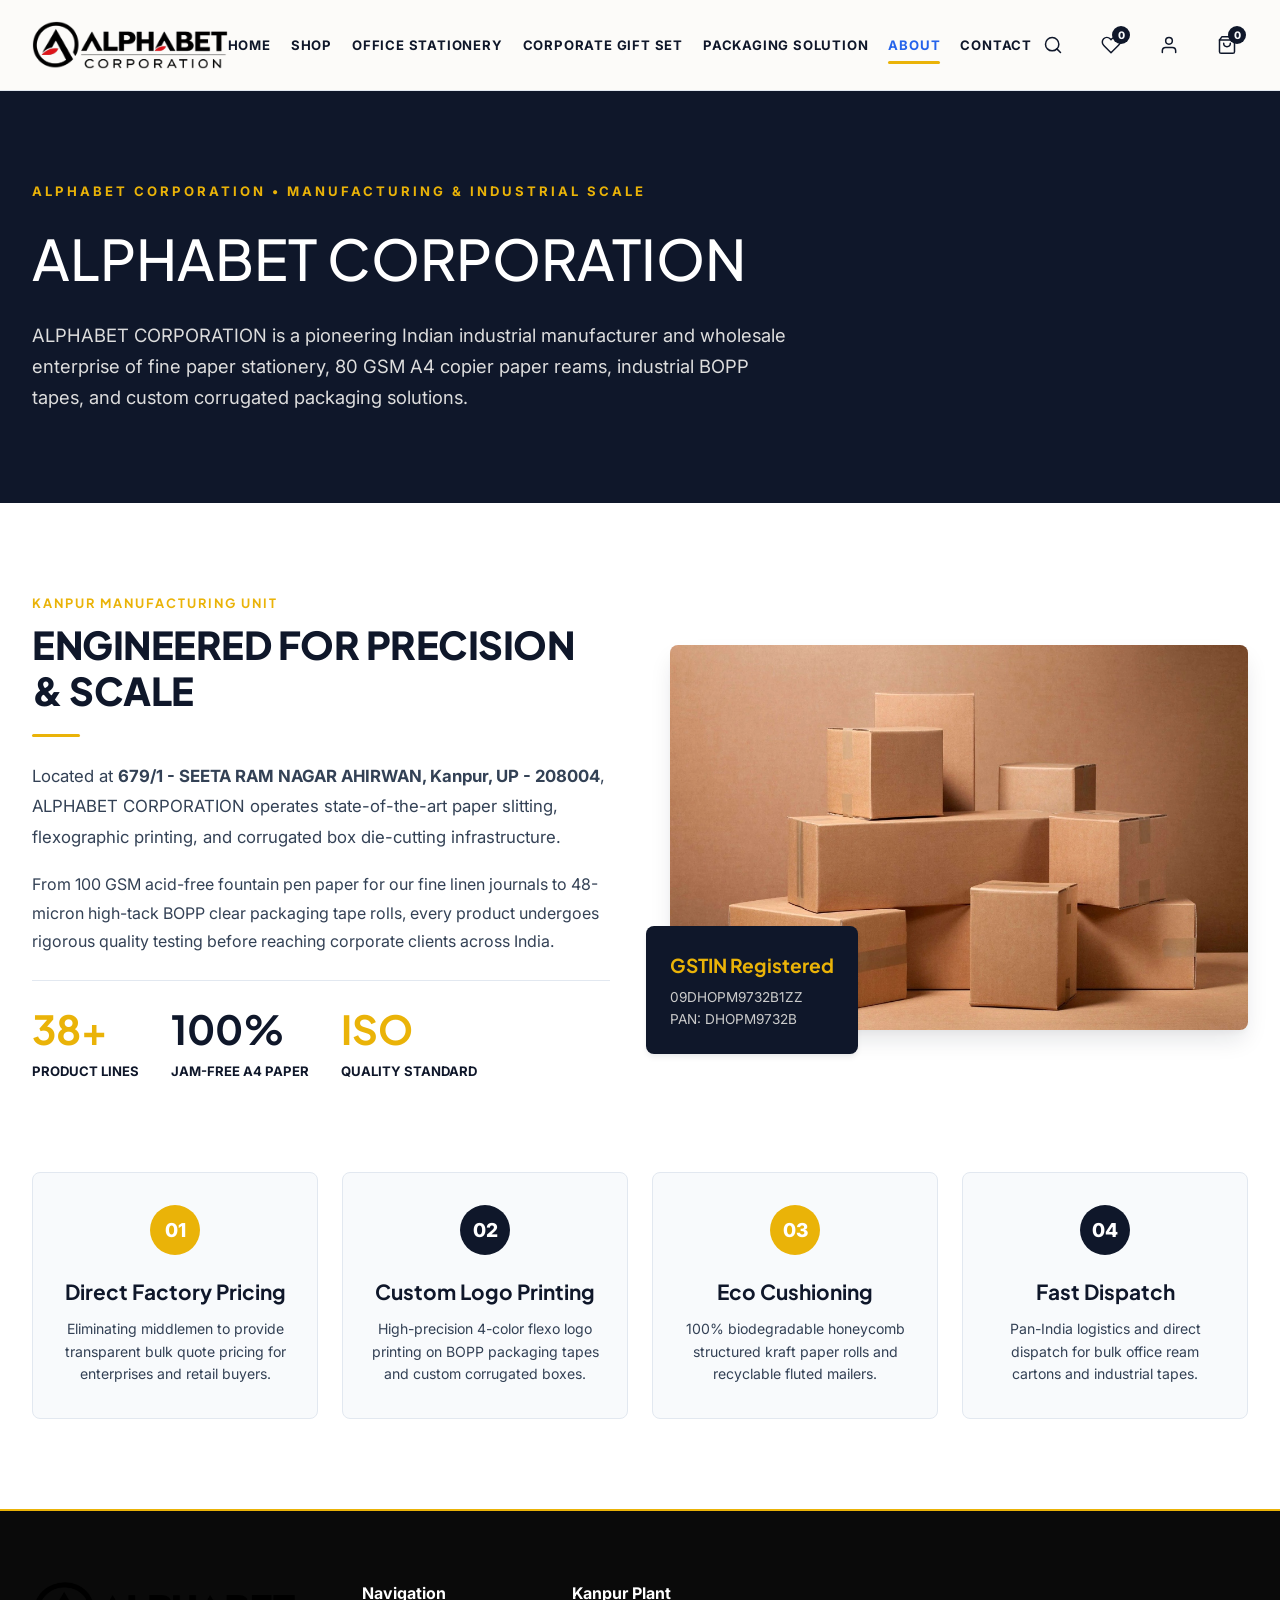
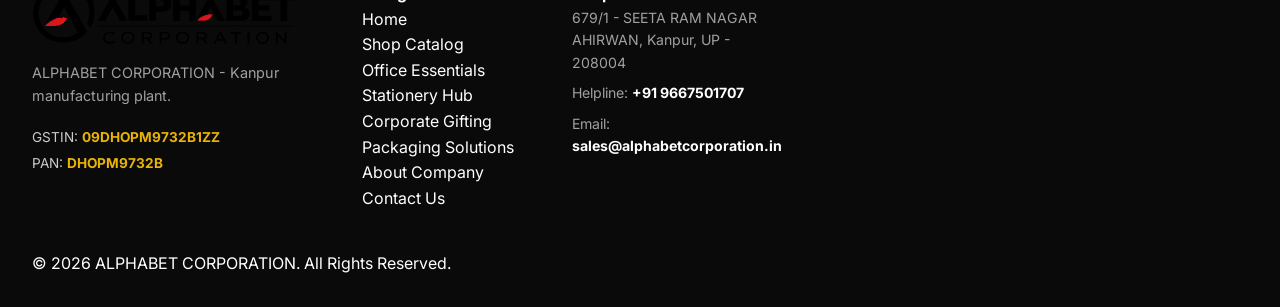
==== commit 53106439: "Tight crop header PNG logo image files to remove top and bottom padding, making logo graphic signifi" ====
--- a/about.html
+++ b/about.html
@@ -16,7 +16,7 @@
   <header class="site-header" id="header">
     <div class="container header-inner">
       <a href="index.html" class="brand-logo-wrapper" style="display:flex; align-items:center; text-decoration:none;">
-        <img src="Asset/brand_header_logo.png" alt="ALPHABET CORPORATION" style="height:70px; width:auto; max-width:350px; object-fit:contain;">
+        <img src="Asset/brand_header_logo.png" alt="ALPHABET CORPORATION" style="height:72px; width:auto; max-width:320px; object-fit:contain;">
       </a>
 
       <!-- Main Editorial Navigation -->
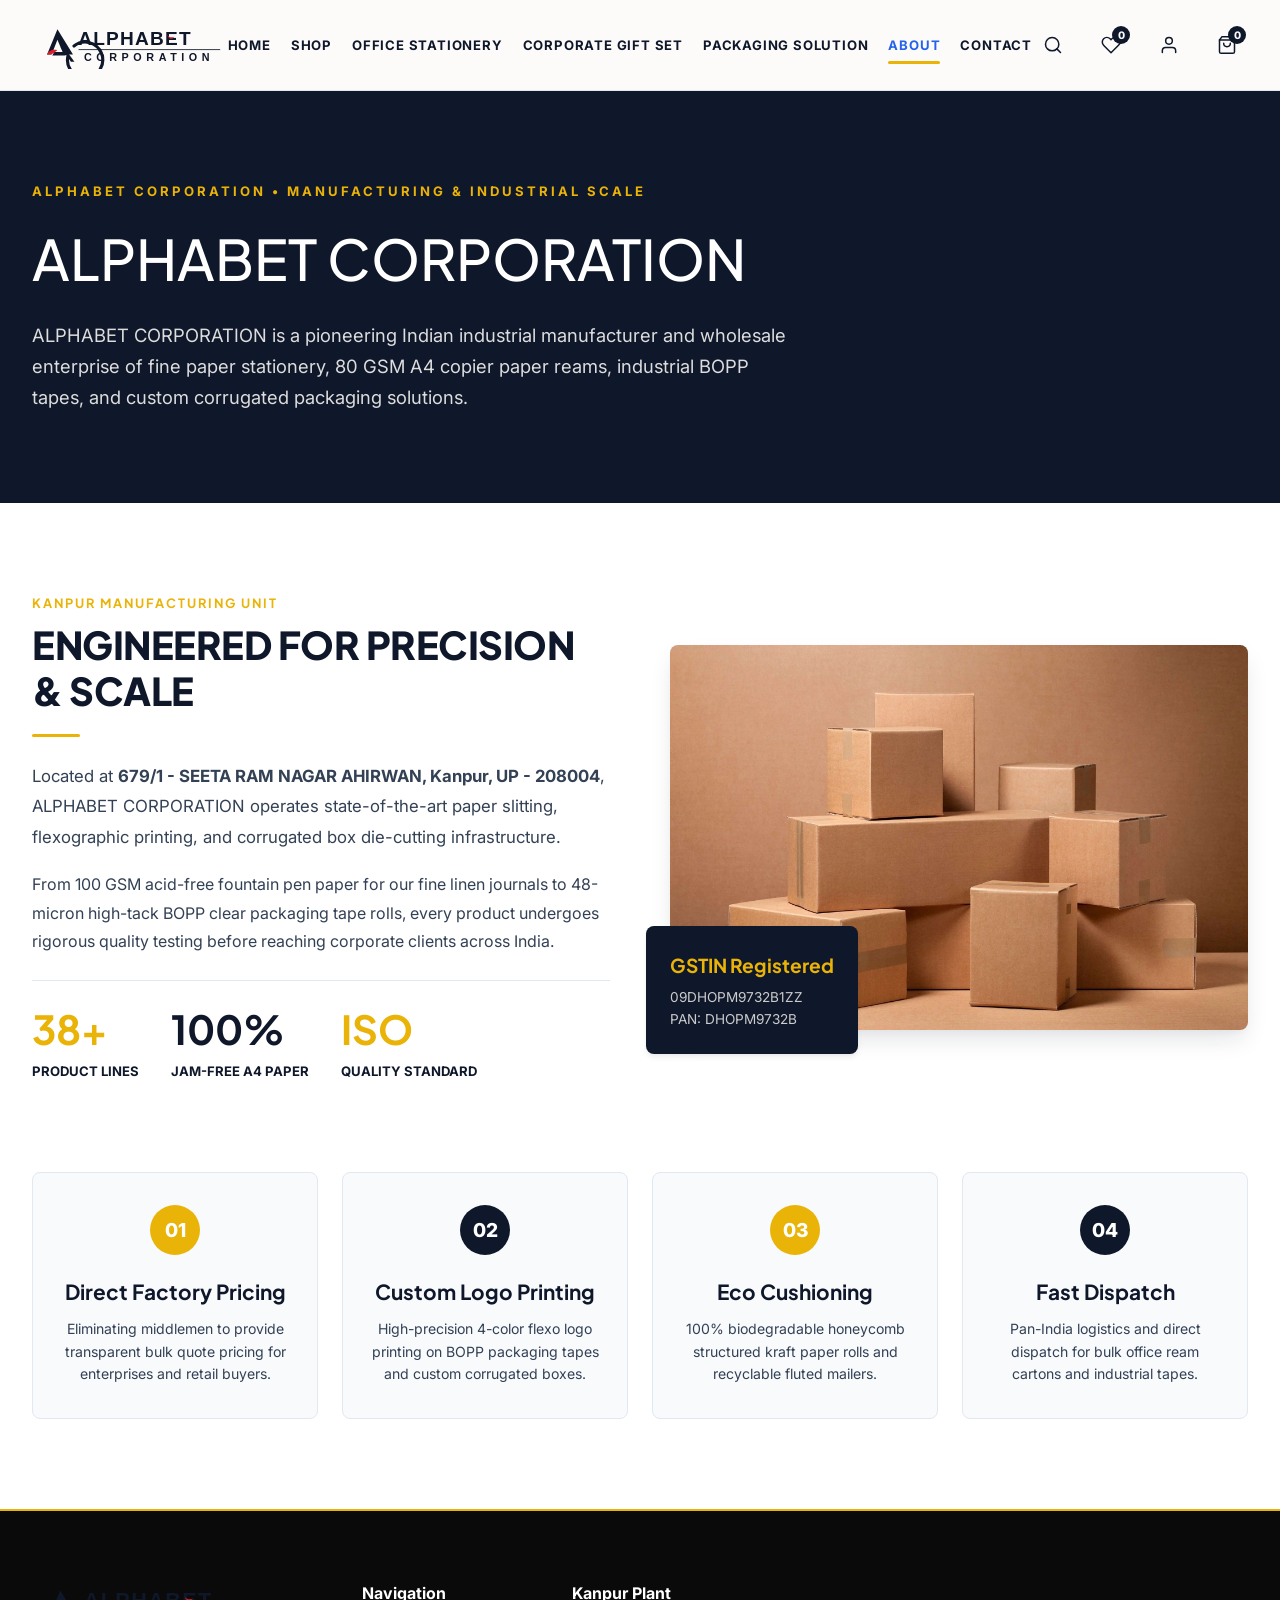
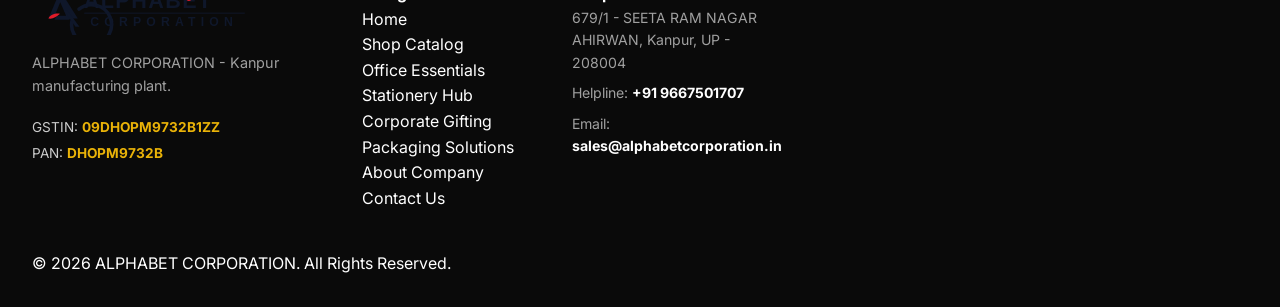
==== commit b7aa1d72: "Switch header logo to ultra-clean vector SVG (Asset/brand_header_logo.svg) and 4x high-res PNG fallb" ====
--- a/about.html
+++ b/about.html
@@ -16,7 +16,7 @@
   <header class="site-header" id="header">
     <div class="container header-inner">
       <a href="index.html" class="brand-logo-wrapper" style="display:flex; align-items:center; text-decoration:none;">
-        <img src="Asset/brand_header_logo.png" alt="ALPHABET CORPORATION" style="height:72px; width:auto; max-width:320px; object-fit:contain;">
+        <img src="Asset/brand_header_logo.svg" alt="ALPHABET CORPORATION" style="height:64px; width:auto; max-width:320px; object-fit:contain; display:block;">
       </a>
 
       <!-- Main Editorial Navigation -->
@@ -161,7 +161,7 @@
   <!-- Corporate Footer -->
   <footer class="site-footer">
     <div class="container footer-grid">
-      <div class="footer-col brand-col"><img src="Asset/brand_header_logo.png" alt="ALPHABET CORPORATION" style="height:64px; width:auto; margin-bottom:16px;"><p style="font-size: 0.9rem; color: #a0a0a0; line-height: 1.6; margin-bottom: 20px;">ALPHABET CORPORATION - Kanpur manufacturing plant.</p><div style="font-size:0.85rem; color:#cccccc;"><p style="margin-bottom:4px;">GSTIN: <strong style="color:var(--accent-gold);">09DHOPM9732B1ZZ</strong></p><p>PAN: <strong style="color:var(--accent-gold);">DHOPM9732B</strong></p></div></div>
+      <div class="footer-col brand-col"><img src="Asset/brand_header_logo.svg" alt="ALPHABET CORPORATION" style="height:54px; width:auto; margin-bottom:16px;"><p style="font-size: 0.9rem; color: #a0a0a0; line-height: 1.6; margin-bottom: 20px;">ALPHABET CORPORATION - Kanpur manufacturing plant.</p><div style="font-size:0.85rem; color:#cccccc;"><p style="margin-bottom:4px;">GSTIN: <strong style="color:var(--accent-gold);">09DHOPM9732B1ZZ</strong></p><p>PAN: <strong style="color:var(--accent-gold);">DHOPM9732B</strong></p></div></div>
       <div class="footer-col"><h4>Navigation</h4><ul><li><a href="index.html">Home</a></li><li><a href="shop.html">Shop Catalog</a></li><li><a href="office.html">Office Essentials</a></li><li><a href="stationery.html">Stationery Hub</a></li><li><a href="gifting.html">Corporate Gifting</a></li><li><a href="packaging.html">Packaging Solutions</a></li><li><a href="about.html">About Company</a></li><li><a href="contact.html">Contact Us</a></li></ul></div>
       <div class="footer-col"><h4>Kanpur Plant</h4><div style="font-size: 0.88rem; color: #a0a0a0; line-height: 1.6;"><p style="margin-bottom: 8px;">679/1 - SEETA RAM NAGAR AHIRWAN, Kanpur, UP - 208004</p><p style="margin-bottom: 8px;">Helpline: <strong style="color:#fff;">+91 9667501707</strong></p><p>Email: <strong style="color:#fff;">sales@alphabetcorporation.in</strong></p></div></div>
     </div>
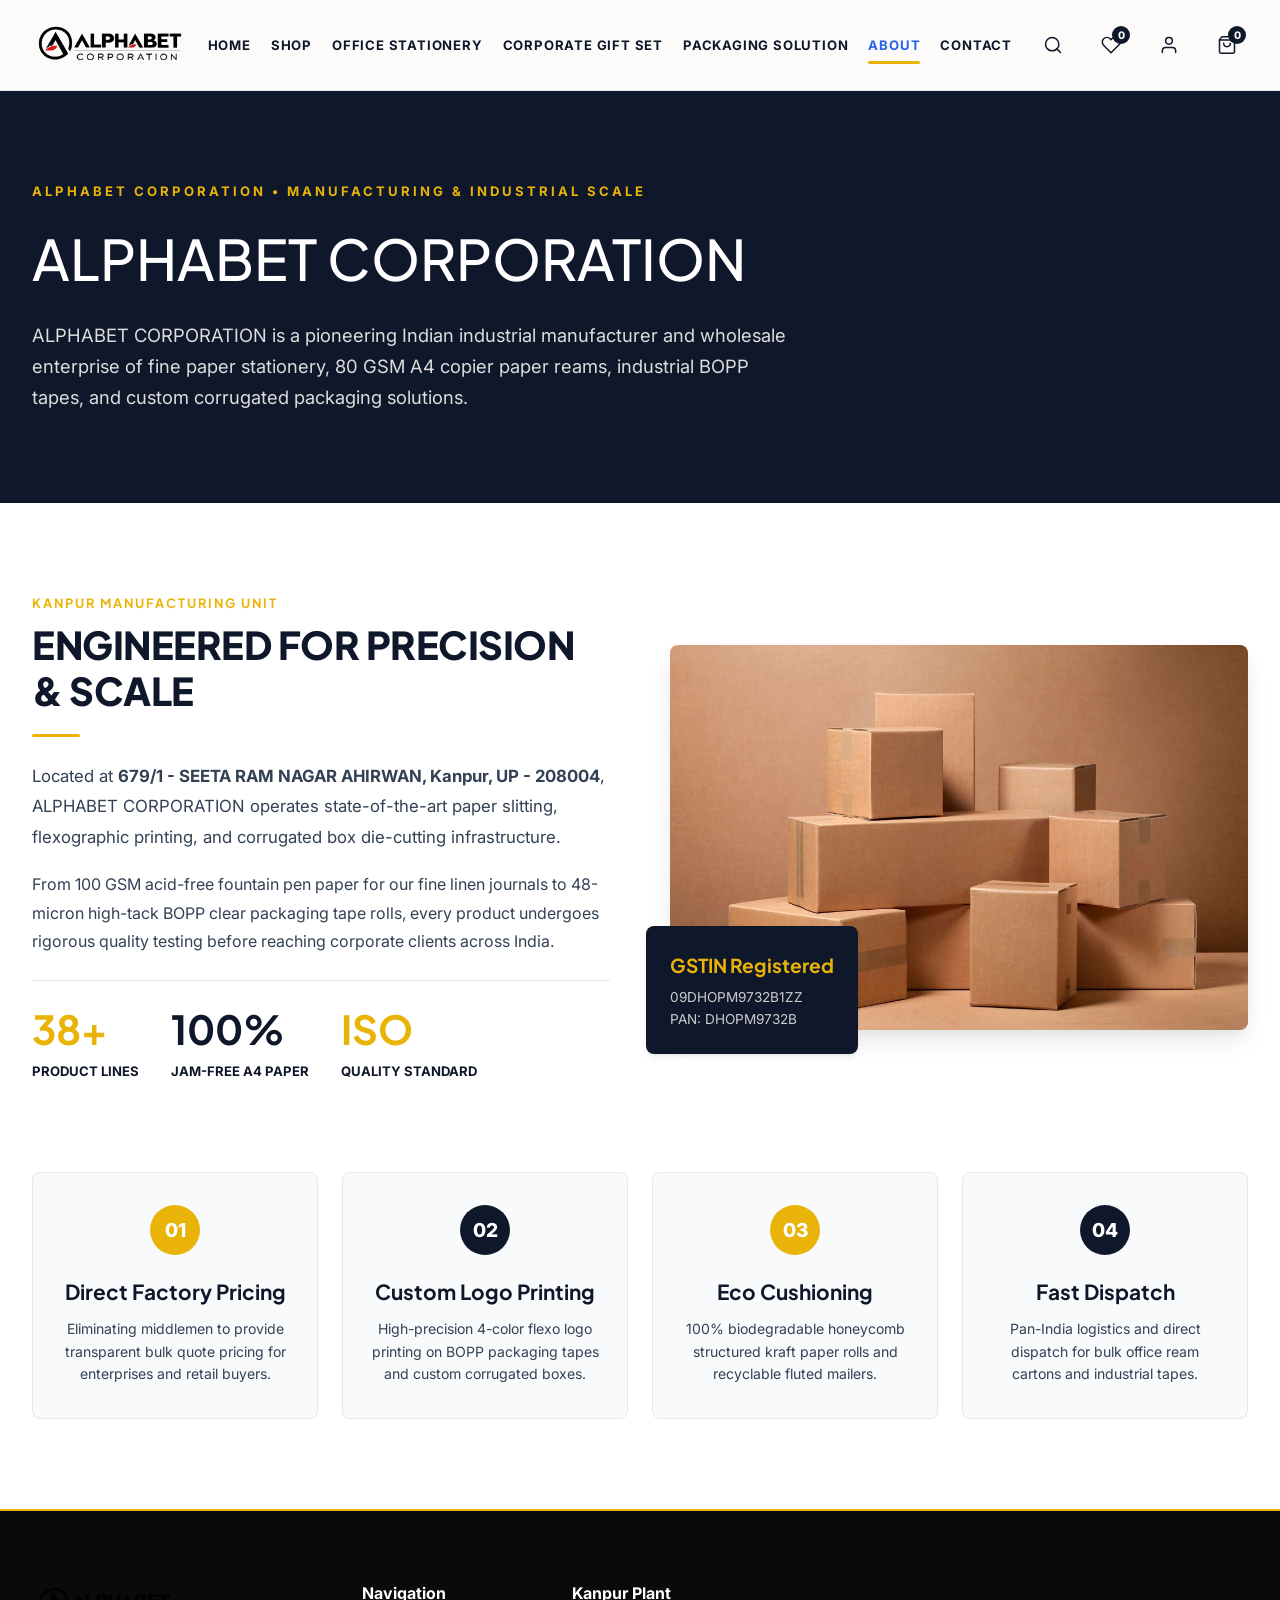
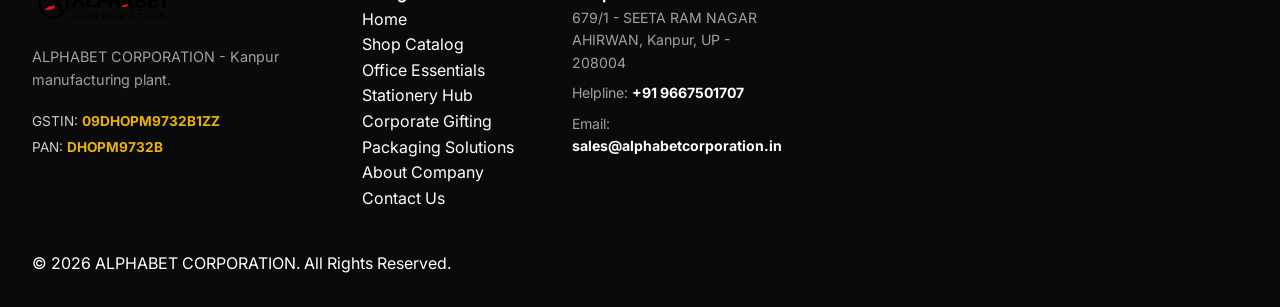
==== commit c2ee1272: "Revert header logo files and inline HTML styling back to exact original implementation" ====
--- a/about.html
+++ b/about.html
@@ -16,7 +16,7 @@
   <header class="site-header" id="header">
     <div class="container header-inner">
       <a href="index.html" class="brand-logo-wrapper" style="display:flex; align-items:center; text-decoration:none;">
-        <img src="Asset/brand_header_logo.svg" alt="ALPHABET CORPORATION" style="height:64px; width:auto; max-width:320px; object-fit:contain; display:block;">
+        <img src="Asset/brand_header_logo.png" alt="ALPHABET CORPORATION" style="height:52px; width:auto; max-width:280px; object-fit:contain;">
       </a>
 
       <!-- Main Editorial Navigation -->
@@ -161,7 +161,7 @@
   <!-- Corporate Footer -->
   <footer class="site-footer">
     <div class="container footer-grid">
-      <div class="footer-col brand-col"><img src="Asset/brand_header_logo.svg" alt="ALPHABET CORPORATION" style="height:54px; width:auto; margin-bottom:16px;"><p style="font-size: 0.9rem; color: #a0a0a0; line-height: 1.6; margin-bottom: 20px;">ALPHABET CORPORATION - Kanpur manufacturing plant.</p><div style="font-size:0.85rem; color:#cccccc;"><p style="margin-bottom:4px;">GSTIN: <strong style="color:var(--accent-gold);">09DHOPM9732B1ZZ</strong></p><p>PAN: <strong style="color:var(--accent-gold);">DHOPM9732B</strong></p></div></div>
+      <div class="footer-col brand-col"><img src="Asset/brand_header_logo.png" alt="ALPHABET CORPORATION" style="height:48px; width:auto; margin-bottom:16px;"><p style="font-size: 0.9rem; color: #a0a0a0; line-height: 1.6; margin-bottom: 20px;">ALPHABET CORPORATION - Kanpur manufacturing plant.</p><div style="font-size:0.85rem; color:#cccccc;"><p style="margin-bottom:4px;">GSTIN: <strong style="color:var(--accent-gold);">09DHOPM9732B1ZZ</strong></p><p>PAN: <strong style="color:var(--accent-gold);">DHOPM9732B</strong></p></div></div>
       <div class="footer-col"><h4>Navigation</h4><ul><li><a href="index.html">Home</a></li><li><a href="shop.html">Shop Catalog</a></li><li><a href="office.html">Office Essentials</a></li><li><a href="stationery.html">Stationery Hub</a></li><li><a href="gifting.html">Corporate Gifting</a></li><li><a href="packaging.html">Packaging Solutions</a></li><li><a href="about.html">About Company</a></li><li><a href="contact.html">Contact Us</a></li></ul></div>
       <div class="footer-col"><h4>Kanpur Plant</h4><div style="font-size: 0.88rem; color: #a0a0a0; line-height: 1.6;"><p style="margin-bottom: 8px;">679/1 - SEETA RAM NAGAR AHIRWAN, Kanpur, UP - 208004</p><p style="margin-bottom: 8px;">Helpline: <strong style="color:#fff;">+91 9667501707</strong></p><p>Email: <strong style="color:#fff;">sales@alphabetcorporation.in</strong></p></div></div>
     </div>
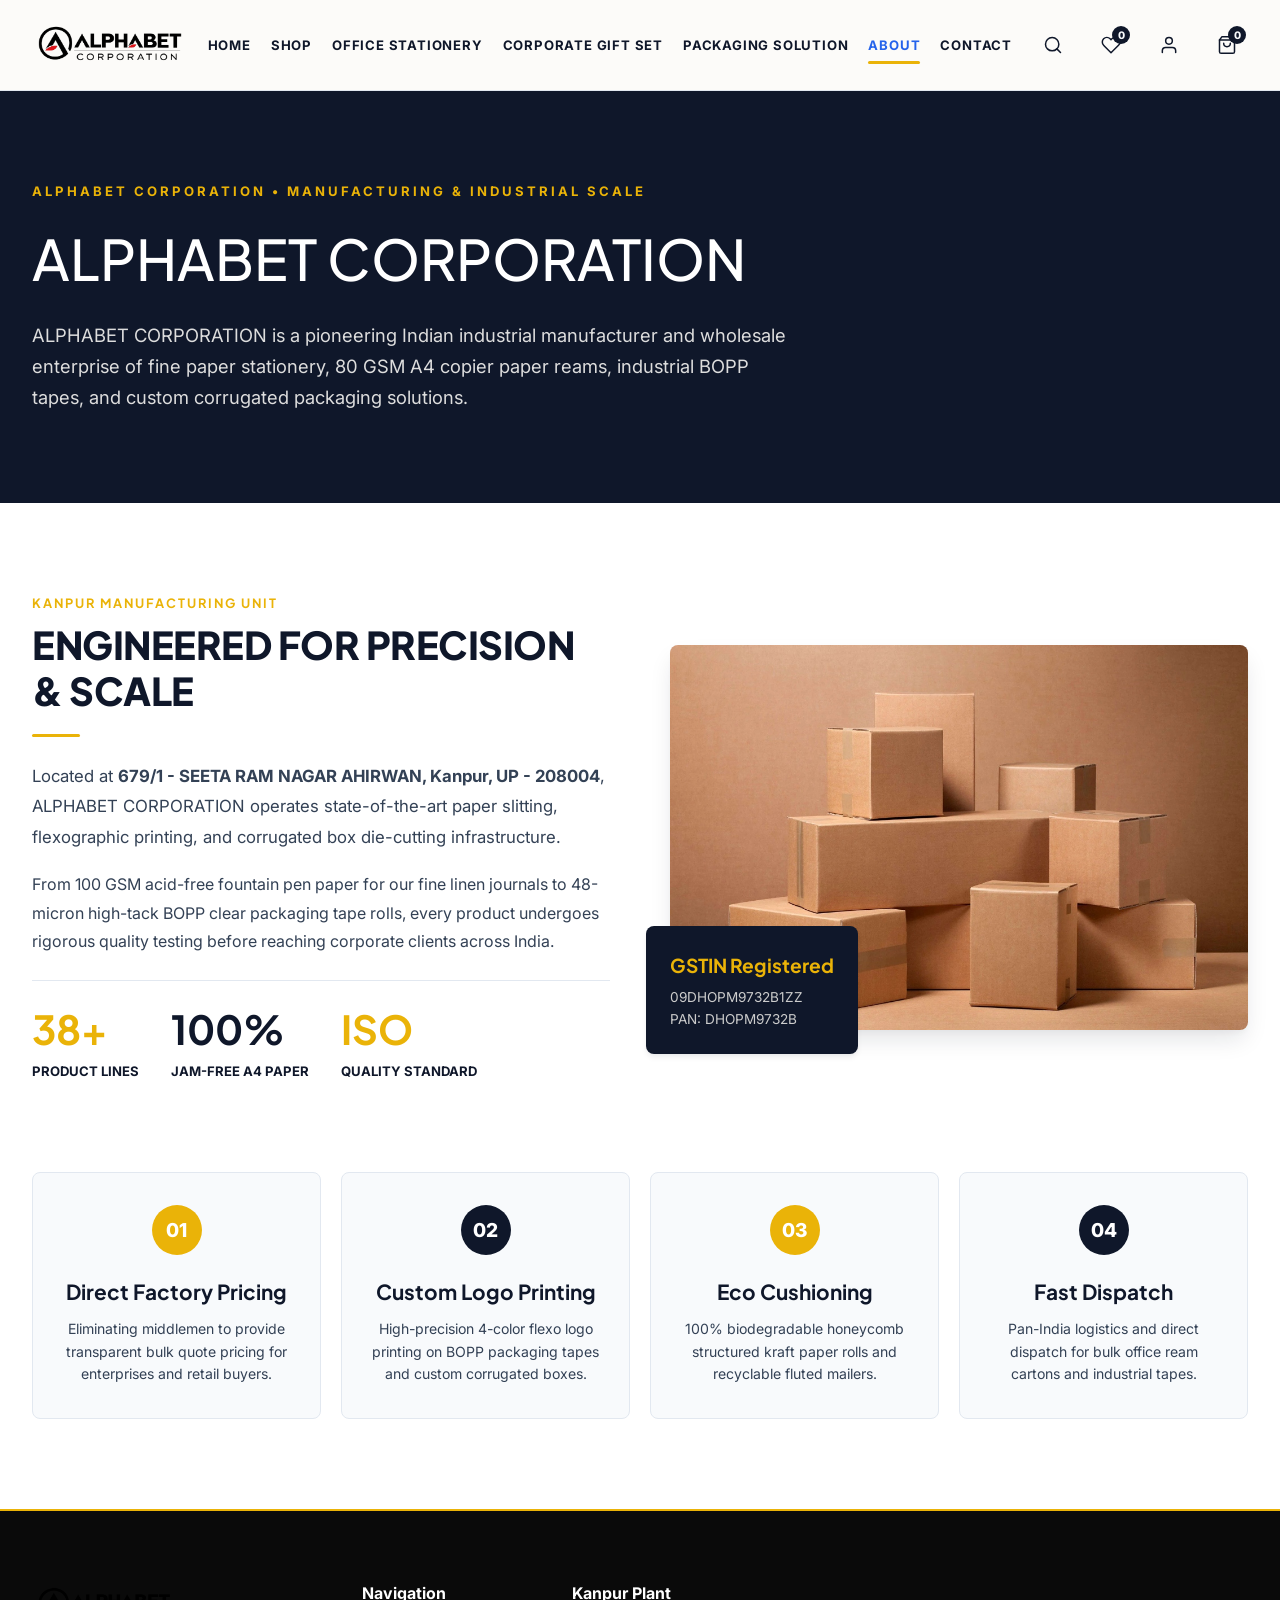
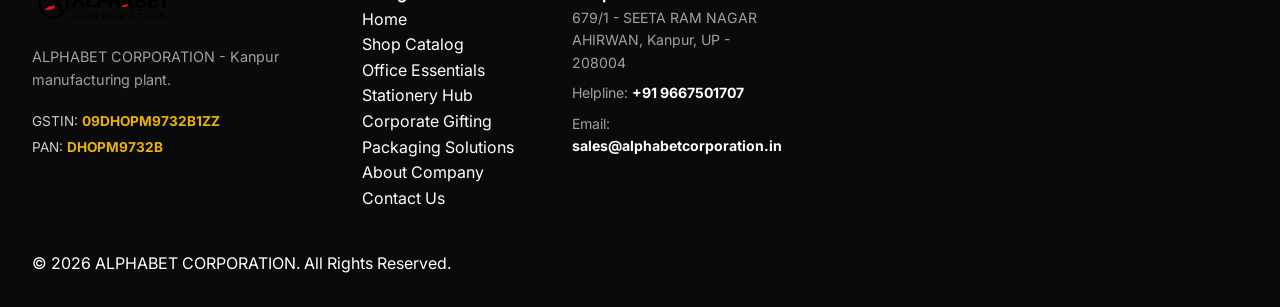
==== commit 2632e7b9: "Fix industrial packaging gallery squeezed mobile grid into clean 2-column cards layout" ====
--- a/about.html
+++ b/about.html
@@ -124,7 +124,7 @@
         </div>
 
         <!-- Corporate Pillars Grid -->
-        <div style="display: grid; grid-template-columns: repeat(4, 1fr); gap: 24px;">
+        <div class="showcase-gallery-grid-4col" style="margin-bottom:0;">
           <div style="background: var(--bg-body); padding: 32px 24px; border-radius: 8px; border: 1px solid var(--border-light); text-align: center;">
             <div style="width: 50px; height: 50px; background: var(--accent-gold); color: #fff; border-radius: 50%; display: flex; align-items: center; justify-content: center; margin: 0 auto 20px; font-weight: 800; font-size: 1.2rem;">01</div>
             <h4 style="font-family: var(--font-serif); font-size: 1.3rem; margin-bottom: 10px;">Direct Factory Pricing</h4>
--- a/Asset/alpha.css
+++ b/Asset/alpha.css
@@ -75,12 +75,7 @@
 
 /* Top Announcement & Trust Bar */
 .top-announcement-bar {
-  background: #090d16;
-  color: #94a3b8;
-  font-size: 0.78rem;
-  font-weight: 500;
-  border-bottom: 1px solid #1e293b;
-  padding: 8px 0;
+  display: none !important;
 }
 
 .announcement-inner {
@@ -3022,3 +3017,753 @@
   margin-top: 3px;
 }
 
+/* ==========================================
+   FLIPKART-STYLE SAAS HOMEPAGE DESIGN SYSTEM
+   ========================================== */
+
+/* Flipkart Top Navigation & Search Header */
+.fk-top-header {
+  background: #ffffff;
+  border-bottom: 1px solid #e2e8f0;
+  position: sticky;
+  top: 0;
+  z-index: 1000;
+  box-shadow: 0 2px 10px rgba(15, 23, 42, 0.04);
+}
+
+.fk-header-inner {
+  display: flex;
+  align-items: center;
+  justify-content: space-between;
+  gap: 20px;
+  height: 76px;
+  padding: 0 24px;
+  max-width: 1440px;
+  margin: 0 auto;
+}
+
+/* Yellow Brand Logo Pill */
+.fk-brand-pill-wrapper {
+  display: flex;
+  align-items: center;
+  gap: 10px;
+  flex-shrink: 0;
+}
+
+.fk-logo-pill {
+  background: #fde047;
+  color: #0f172a;
+  padding: 8px 18px;
+  border-radius: 12px;
+  font-family: var(--font-serif);
+  font-weight: 900;
+  font-size: 1.15rem;
+  letter-spacing: 0.5px;
+  display: inline-flex;
+  align-items: center;
+  gap: 8px;
+  text-decoration: none;
+  box-shadow: 0 2px 6px rgba(234, 179, 8, 0.25);
+  transition: transform 0.2s ease;
+}
+
+.fk-logo-pill:hover {
+  transform: translateY(-1px);
+}
+
+.fk-sub-pill {
+  background: #f1f5f9;
+  color: #334155;
+  padding: 6px 14px;
+  border-radius: 20px;
+  font-size: 0.78rem;
+  font-weight: 700;
+  display: inline-flex;
+  align-items: center;
+  gap: 6px;
+}
+
+/* Flipkart Wide Rounded Search Bar */
+.fk-search-box-wrapper {
+  flex: 1;
+  max-width: 640px;
+  position: relative;
+}
+
+.fk-search-input-group {
+  display: flex;
+  align-items: center;
+  background: #f0f5ff;
+  border: 1.5px solid #dbeafe;
+  border-radius: 10px;
+  padding: 10px 18px;
+  gap: 12px;
+  transition: all 0.2s ease;
+}
+
+.fk-search-input-group:focus-within,
+.fk-search-input-group:hover {
+  background: #ffffff;
+  border-color: #2563eb;
+  box-shadow: 0 4px 14px rgba(37, 99, 235, 0.12);
+}
+
+.fk-search-input {
+  width: 100%;
+  border: none;
+  background: transparent;
+  outline: none;
+  font-size: 0.92rem;
+  color: #0f172a;
+  font-family: var(--font-sans);
+}
+
+.fk-search-icon {
+  color: #2563eb;
+  width: 18px;
+  height: 18px;
+  flex-shrink: 0;
+}
+
+/* Flipkart Header Right Actions */
+.fk-header-actions {
+  display: flex;
+  align-items: center;
+  gap: 16px;
+  flex-shrink: 0;
+}
+
+.fk-header-icon-btns {
+  display: flex;
+  align-items: center;
+  gap: 16px;
+}
+
+.fk-action-btn {
+  display: inline-flex;
+  align-items: center;
+  gap: 8px;
+  background: transparent;
+  border: none;
+  color: #0f172a;
+  font-size: 0.88rem;
+  font-weight: 600;
+  cursor: pointer;
+  padding: 8px 12px;
+  border-radius: 8px;
+  transition: all 0.2s ease;
+  position: relative;
+}
+
+.fk-action-btn:hover {
+  background: #f1f5f9;
+  color: #2563eb;
+}
+
+.fk-login-btn {
+  background: #2563eb;
+  color: #ffffff;
+  font-weight: 700;
+  padding: 9px 22px;
+  border-radius: 8px;
+  box-shadow: 0 2px 8px rgba(37, 99, 235, 0.25);
+}
+
+.fk-login-btn:hover {
+  background: #1d4ed8;
+  color: #ffffff;
+}
+
+/* Flipkart Horizontal Scroll Category Icon Strip */
+.fk-category-strip {
+  background: #ffffff;
+  border-bottom: 1px solid #e2e8f0;
+  padding: 12px 0;
+  box-shadow: 0 2px 4px rgba(0,0,0,0.02);
+  user-select: none;
+}
+
+.fk-category-track {
+  display: flex;
+  align-items: center;
+  justify-content: space-between;
+  gap: 20px;
+  overflow-x: auto;
+  scrollbar-width: none;
+  padding: 4px 24px;
+  max-width: 1440px;
+  margin: 0 auto;
+}
+
+.fk-category-track::-webkit-scrollbar {
+  display: none;
+}
+
+.fk-category-item {
+  display: flex;
+  flex-direction: column;
+  align-items: center;
+  justify-content: center;
+  gap: 6px;
+  text-decoration: none;
+  color: #334155;
+  min-width: 72px;
+  flex-shrink: 0;
+  cursor: pointer;
+  transition: all 0.2s ease;
+  padding-bottom: 4px;
+  position: relative;
+}
+
+.fk-category-item:hover,
+.fk-category-item.active {
+  color: #2563eb;
+}
+
+.fk-category-item.active::after {
+  content: '';
+  position: absolute;
+  bottom: 0;
+  left: 10%;
+  right: 10%;
+  height: 3px;
+  background: #2563eb;
+  border-radius: 3px;
+}
+
+.fk-category-icon-box {
+  width: 44px;
+  height: 44px;
+  border-radius: 12px;
+  background: #f8fafc;
+  border: 1px solid #e2e8f0;
+  display: flex;
+  align-items: center;
+  justify-content: center;
+  color: #2563eb;
+  transition: all 0.2s ease;
+}
+
+.fk-category-icon-box svg {
+  width: 20px;
+  height: 20px;
+  stroke: currentColor;
+  fill: none;
+  stroke-width: 2;
+  stroke-linecap: round;
+  stroke-linejoin: round;
+}
+
+.fk-category-item:hover .fk-category-icon-box,
+.fk-category-item.active .fk-category-icon-box {
+  background: #2563eb;
+  color: #ffffff;
+  border-color: #2563eb;
+  transform: translateY(-2px);
+  box-shadow: 0 4px 12px rgba(37, 99, 235, 0.25);
+}
+
+.fk-category-label {
+  font-size: 0.78rem;
+  font-weight: 700;
+  white-space: nowrap;
+}
+
+/* Responsive Header Mobile Breakpoints */
+.fk-mobile-bottom-nav {
+  display: none;
+}
+
+@media (max-width: 768px) {
+  /* Header scroll hide behavior - logo & location scroll away */
+  .fk-top-header {
+    position: relative !important;
+    top: auto !important;
+    z-index: 100 !important;
+    box-shadow: none !important;
+    border-bottom: none !important;
+    overflow: visible !important;
+  }
+
+  .fk-header-inner {
+    display: grid;
+    grid-template-columns: 1fr auto;
+    grid-template-areas:
+      "logo login"
+      "location icons"
+      "search search";
+    row-gap: 8px;
+    column-gap: 8px;
+    padding: 8px 10px;
+    height: auto;
+    align-items: center;
+    max-width: 100vw;
+    box-sizing: border-box;
+    overflow: visible !important;
+  }
+
+  .fk-header-actions {
+    display: contents;
+  }
+
+  .fk-brand-pill-wrapper {
+    grid-area: logo;
+    width: auto;
+    justify-content: flex-start;
+    align-self: center;
+    min-width: 0;
+  }
+
+  .fk-logo-pill {
+    padding: 6px 10px !important;
+    border-radius: 8px !important;
+  }
+
+  .fk-logo-pill img {
+    height: 26px !important;
+    width: auto;
+  }
+
+  .user-account-menu-wrapper {
+    grid-area: login;
+    align-self: center;
+    justify-self: end;
+    position: relative;
+  }
+
+  .fk-login-btn {
+    padding: 6px 12px !important;
+    font-size: 0.8rem !important;
+    border-radius: 6px !important;
+    white-space: nowrap;
+  }
+
+  /* Prevent Login Popover Dropdown from overflowing mobile screen width */
+  .header-user-dropdown {
+    right: 0 !important;
+    left: auto !important;
+    width: 220px !important;
+    max-width: calc(100vw - 20px) !important;
+  }
+
+  .fk-location-btn {
+    grid-area: location;
+    align-self: center;
+    justify-self: start;
+    padding: 2px 0 !important;
+    font-size: 0.74rem !important;
+    min-width: 0;
+    max-width: 175px;
+    white-space: nowrap;
+    overflow: hidden;
+    text-overflow: ellipsis;
+  }
+
+  .fk-location-btn span {
+    white-space: nowrap;
+    overflow: hidden;
+    text-overflow: ellipsis;
+  }
+
+  .fk-header-icon-btns {
+    grid-area: icons;
+    align-self: center;
+    justify-self: end;
+    display: flex;
+    align-items: center;
+    gap: 6px !important;
+  }
+
+  .fk-header-icon-btns .fk-action-btn {
+    font-size: 0.74rem !important;
+    padding: 5px 8px !important;
+    white-space: nowrap;
+    display: inline-flex;
+    align-items: center;
+    gap: 4px;
+    background: #f1f5f9;
+    border-radius: 6px;
+  }
+
+  /* Sticky Search Bar on Scroll (Matches Flipkart Mobile UI) */
+  .fk-search-box-wrapper {
+    grid-area: search;
+    max-width: 100%;
+    width: 100%;
+    margin-top: 2px;
+    transition: all 0.2s ease;
+  }
+
+  .fk-search-box-wrapper.mobile-sticky-search {
+    position: fixed !important;
+    top: 0 !important;
+    left: 0 !important;
+    right: 0 !important;
+    width: 100% !important;
+    max-width: 100vw !important;
+    z-index: 10000 !important;
+    background: #ffffff !important;
+    padding: 8px 12px !important;
+    box-shadow: 0 4px 14px rgba(15, 23, 42, 0.08) !important;
+    border-bottom: 1px solid #e2e8f0 !important;
+    margin: 0 !important;
+  }
+
+  /* Sticky Category Strip below Search Bar */
+  .fk-category-strip {
+    transition: all 0.2s ease;
+  }
+
+  .fk-category-strip.mobile-sticky-category {
+    position: fixed !important;
+    top: 54px !important;
+    left: 0 !important;
+    right: 0 !important;
+    width: 100% !important;
+    max-width: 100vw !important;
+    z-index: 9999 !important;
+    background: #ffffff !important;
+    box-shadow: 0 2px 8px rgba(15, 23, 42, 0.04) !important;
+    border-bottom: 1px solid #e2e8f0 !important;
+  }
+
+  .fk-sub-pill {
+    display: none;
+  }
+
+  /* Flipkart Mobile Bottom Navigation Bar */
+  .fk-mobile-bottom-nav {
+    display: flex;
+    align-items: center;
+    justify-content: space-around;
+    position: fixed;
+    bottom: 0;
+    left: 0;
+    right: 0;
+    height: 56px;
+    background: #ffffff;
+    border-top: 1px solid #e2e8f0;
+    box-shadow: 0 -2px 10px rgba(15, 23, 42, 0.08);
+    z-index: 9999;
+    padding-bottom: env(safe-area-inset-bottom, 0);
+  }
+
+  .fk-bottom-nav-item {
+    display: flex;
+    flex-direction: column;
+    align-items: center;
+    justify-content: center;
+    gap: 3px;
+    color: #64748b;
+    text-decoration: none;
+    font-size: 0.72rem;
+    font-weight: 600;
+    flex: 1;
+    padding: 6px 0;
+    transition: color 0.2s ease;
+  }
+
+  .fk-bottom-nav-item.active,
+  .fk-bottom-nav-item:hover {
+    color: #2563eb;
+  }
+
+  body {
+    padding-bottom: 64px !important;
+  }
+}
+
+/* Flipkart 3-Card Multi-Slide Hero Banner Grid */
+.fk-hero-section {
+  padding: 20px 0;
+  background: #f8fafc;
+}
+
+.fk-hero-grid {
+  display: grid;
+  grid-template-columns: repeat(3, 1fr);
+  gap: 20px;
+}
+
+@media (max-width: 1024px) {
+  .fk-hero-grid {
+    grid-template-columns: 1fr;
+  }
+}
+
+.fk-banner-card {
+  position: relative;
+  height: 320px;
+  border-radius: 18px;
+  overflow: hidden;
+  background-size: cover;
+  background-position: center;
+  display: flex;
+  flex-direction: column;
+  justify-content: space-between;
+  padding: 24px;
+  color: #ffffff;
+  box-shadow: 0 8px 24px rgba(15, 23, 42, 0.12);
+  transition: transform 0.3s ease, box-shadow 0.3s ease;
+}
+
+.fk-banner-card:hover {
+  transform: translateY(-4px);
+  box-shadow: 0 14px 32px rgba(15, 23, 42, 0.18);
+}
+
+.fk-banner-card::before {
+  content: '';
+  position: absolute;
+  inset: 0;
+  background: linear-gradient(180deg, rgba(15,23,42,0.2) 0%, rgba(15,23,42,0.85) 100%);
+  z-index: 1;
+}
+
+.fk-banner-content {
+  position: relative;
+  z-index: 2;
+}
+
+.fk-badge-ad {
+  position: absolute;
+  bottom: 12px;
+  right: 12px;
+  background: rgba(0,0,0,0.6);
+  color: #cbd5e1;
+  font-size: 0.65rem;
+  font-weight: 800;
+  padding: 2px 6px;
+  border-radius: 4px;
+  z-index: 2;
+  letter-spacing: 1px;
+}
+
+.fk-badge-deal {
+  display: inline-flex;
+  align-items: center;
+  gap: 6px;
+  background: #eab308;
+  color: #0f172a;
+  font-size: 0.7rem;
+  font-weight: 900;
+  text-transform: uppercase;
+  letter-spacing: 1px;
+  padding: 4px 10px;
+  border-radius: 20px;
+  margin-bottom: 12px;
+}
+
+.fk-banner-title {
+  font-family: var(--font-serif);
+  font-size: 1.5rem;
+  font-weight: 800;
+  line-height: 1.25;
+  margin-bottom: 8px;
+}
+
+.fk-banner-desc {
+  font-size: 0.88rem;
+  color: #e2e8f0;
+  line-height: 1.4;
+  margin-bottom: 14px;
+}
+
+.fk-banner-price {
+  font-size: 1.3rem;
+  font-weight: 800;
+  color: #fde047;
+}
+
+/* Flipkart 3-Column Spotlight Grid Below Banners */
+.fk-spotlight-section {
+  padding: 10px 0 30px;
+}
+
+.fk-spotlight-grid {
+  display: grid;
+  grid-template-columns: repeat(3, 1fr);
+  gap: 20px;
+}
+
+@media (max-width: 900px) {
+  .fk-spotlight-grid {
+    grid-template-columns: 1fr;
+  }
+}
+
+.fk-spotlight-card {
+  background: #ffffff;
+  border: 1px solid #e2e8f0;
+  border-radius: 16px;
+  padding: 20px;
+  position: relative;
+  display: flex;
+  flex-direction: column;
+  gap: 14px;
+  box-shadow: 0 4px 12px rgba(15, 23, 42, 0.05);
+  transition: all 0.25s ease;
+}
+
+.fk-spotlight-card:hover {
+  border-color: #93c5fd;
+  box-shadow: 0 8px 24px rgba(37, 99, 235, 0.12);
+  transform: translateY(-2px);
+}
+
+.fk-spotlight-img-box {
+  width: 100%;
+  height: 210px;
+  border-radius: 12px;
+  overflow: hidden;
+  background: #f8fafc;
+  display: flex;
+  align-items: center;
+  justify-content: center;
+  position: relative;
+}
+
+.fk-spotlight-img-box img {
+  width: 100%;
+  height: 100%;
+  object-fit: cover;
+}
+
+.fk-spotlight-brand-pill {
+  position: absolute;
+  bottom: 12px;
+  left: 12px;
+  background: #ffffff;
+  padding: 4px 12px;
+  border-radius: 6px;
+  font-weight: 800;
+  font-size: 0.78rem;
+  color: #0f172a;
+  box-shadow: 0 2px 8px rgba(0,0,0,0.15);
+  border: 1px solid #e2e8f0;
+}
+
+/* Showcase Gallery Responsive Grid System */
+.showcase-gallery-grid-4col {
+  display: grid;
+  grid-template-columns: repeat(4, 1fr);
+  gap: 20px;
+  margin-bottom: 50px;
+}
+
+.showcase-gallery-grid-3col {
+  display: grid;
+  grid-template-columns: repeat(3, 1fr);
+  gap: 24px;
+  margin-bottom: 50px;
+}
+
+.showcase-gallery-card {
+  border-radius: 12px;
+  overflow: hidden;
+  height: 280px;
+  position: relative;
+  box-shadow: 0 4px 15px rgba(0,0,0,0.06);
+  transition: transform 0.3s ease, box-shadow 0.3s ease;
+}
+
+.showcase-gallery-card:hover {
+  transform: translateY(-4px);
+  box-shadow: 0 12px 30px rgba(0,0,0,0.15);
+}
+
+.showcase-gallery-card img {
+  width: 100%;
+  height: 100%;
+  object-fit: cover;
+  display: block;
+}
+
+.showcase-card-overlay {
+  position: absolute;
+  inset: 0;
+  background: linear-gradient(180deg, transparent 35%, rgba(15, 23, 42, 0.88) 100%);
+  padding: 18px;
+  display: flex;
+  flex-direction: column;
+  justify-content: flex-end;
+  color: #ffffff;
+}
+
+.showcase-tag {
+  font-size: 0.65rem;
+  padding: 3px 8px;
+  border-radius: 4px;
+  font-weight: 800;
+  text-transform: uppercase;
+  width: fit-content;
+  margin-bottom: 6px;
+  letter-spacing: 0.5px;
+}
+
+.showcase-tag.tag-gold {
+  background: #fde047;
+  color: #000000;
+}
+
+.showcase-tag.tag-dark {
+  background: #0f172a;
+  color: #ffffff;
+}
+
+.showcase-tag.tag-green {
+  background: #10b981;
+  color: #ffffff;
+}
+
+.showcase-tag.tag-blue {
+  background: #3b82f6;
+  color: #ffffff;
+}
+
+/* Tablet & Mobile Responsiveness for Showcase Gallery */
+@media (max-width: 1024px) {
+  .showcase-gallery-grid-4col {
+    grid-template-columns: repeat(2, 1fr);
+    gap: 16px;
+  }
+  .showcase-gallery-grid-3col {
+    grid-template-columns: repeat(2, 1fr);
+    gap: 16px;
+  }
+}
+
+@media (max-width: 640px) {
+  .showcase-gallery-grid-4col,
+  .showcase-gallery-grid-3col {
+    grid-template-columns: repeat(2, 1fr) !important;
+    gap: 10px !important;
+    margin-bottom: 28px !important;
+  }
+
+  .showcase-gallery-card {
+    height: 220px !important;
+    border-radius: 10px !important;
+  }
+
+  .showcase-card-overlay {
+    padding: 12px !important;
+    background: linear-gradient(180deg, transparent 20%, rgba(15, 23, 42, 0.92) 100%) !important;
+  }
+
+  .showcase-gallery-card h4,
+  .showcase-gallery-card h3 {
+    font-size: 0.92rem !important;
+    line-height: 1.25 !important;
+    margin-bottom: 2px !important;
+    word-break: break-word;
+  }
+
+  .showcase-gallery-card p {
+    font-size: 0.7rem !important;
+    line-height: 1.25 !important;
+    color: #e2e8f0 !important;
+  }
+}
+
+
